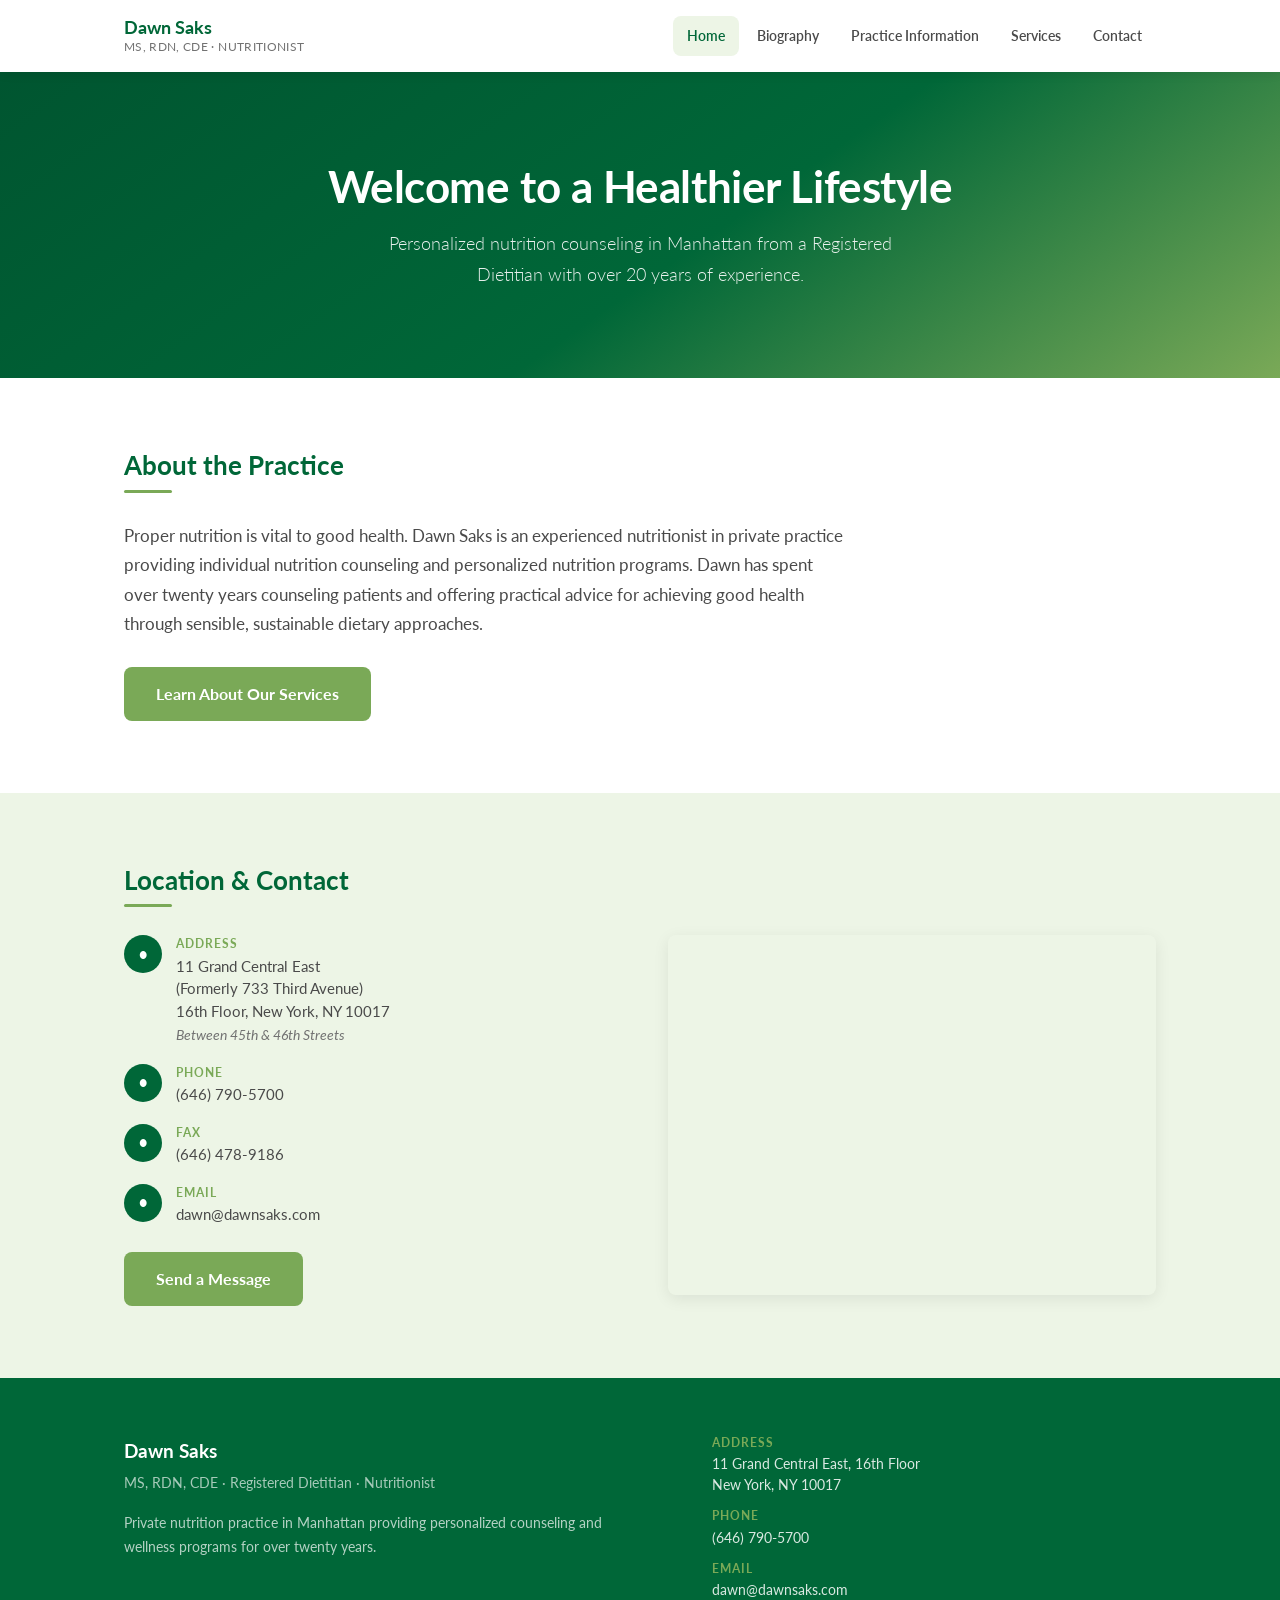
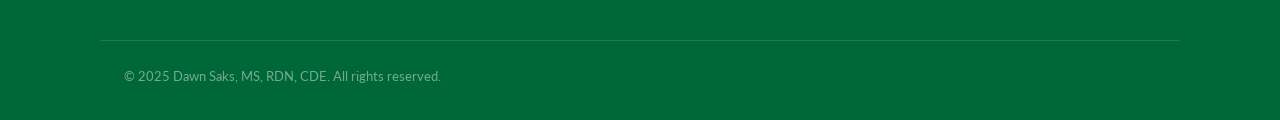
==== index.html @ 08f73591 "Initial site build — Dawn Saks nutritionist website 5-page static HTML/CSS site replacing existing W" ====
<!DOCTYPE html>
<html lang="en">
<head>
  <meta charset="UTF-8" />
  <meta name="viewport" content="width=device-width, initial-scale=1.0" />
  <title>Dawn Saks, MS, RDN, CDE — Nutritionist NYC</title>
  <meta name="description" content="Dawn Saks is a Registered Dietitian and Certified Diabetes Educator in private practice in Manhattan, providing personalized nutrition counseling and wellness programs." />
  <link rel="stylesheet" href="styles.css" />
</head>
<body>

  <!-- Navigation -->
  <header>
    <div class="nav-inner">
      <a href="index.html" class="nav-logo">
        <span class="logo-name">Dawn Saks</span>
        <span class="logo-title">MS, RDN, CDE &middot; Nutritionist</span>
      </a>
      <nav>
        <ul class="nav-links">
          <li><a href="index.html" class="active">Home</a></li>
          <li><a href="biography.html">Biography</a></li>
          <li><a href="practice-information.html">Practice Information</a></li>
          <li><a href="services.html">Services</a></li>
          <li><a href="contact.html">Contact</a></li>
        </ul>
      </nav>
      <button class="nav-toggle" aria-label="Open menu" onclick="document.getElementById('drawer').classList.toggle('open')">
        <span></span><span></span><span></span>
      </button>
    </div>
    <nav class="nav-drawer" id="drawer">
      <a href="index.html" class="active">Home</a>
      <a href="biography.html">Biography</a>
      <a href="practice-information.html">Practice Information</a>
      <a href="services.html">Services</a>
      <a href="contact.html">Contact</a>
    </nav>
  </header>

  <!-- Hero -->
  <section class="hero">
    <h1>Welcome to a Healthier Lifestyle</h1>
    <p>Personalized nutrition counseling in Manhattan from a Registered Dietitian with over 20 years of experience.</p>
  </section>

  <!-- About intro -->
  <section class="section">
    <div class="container">
      <h2 class="section-title">About the Practice</h2>
      <div class="section-divider"></div>
      <p style="max-width: 720px; font-size: 1.05rem;">
        Proper nutrition is vital to good health. Dawn Saks is an experienced nutritionist in private practice providing individual nutrition counseling and personalized nutrition programs. Dawn has spent over twenty years counseling patients and offering practical advice for achieving good health through sensible, sustainable dietary approaches.
      </p>
      <br />
      <a href="services.html" class="btn">Learn About Our Services</a>
    </div>
  </section>

  <!-- Location & Map -->
  <section class="section-alt">
    <div class="container">
      <h2 class="section-title">Location &amp; Contact</h2>
      <div class="section-divider"></div>
      <div class="two-col">

        <div class="contact-block">
          <div class="contact-item">
            <div class="contact-icon">&#9679;</div>
            <div class="contact-item-text">
              <span class="contact-item-label">Address</span>
              11 Grand Central East<br />
              (Formerly 733 Third Avenue)<br />
              16th Floor, New York, NY 10017<br />
              <em style="font-size:0.85rem; color: var(--text-muted);">Between 45th &amp; 46th Streets</em>
            </div>
          </div>
          <div class="contact-item">
            <div class="contact-icon">&#9679;</div>
            <div class="contact-item-text">
              <span class="contact-item-label">Phone</span>
              <a href="tel:6467905700">(646) 790-5700</a>
            </div>
          </div>
          <div class="contact-item">
            <div class="contact-icon">&#9679;</div>
            <div class="contact-item-text">
              <span class="contact-item-label">Fax</span>
              (646) 478-9186
            </div>
          </div>
          <div class="contact-item">
            <div class="contact-icon">&#9679;</div>
            <div class="contact-item-text">
              <span class="contact-item-label">Email</span>
              <a href="mailto:dawn@dawnsaks.com">dawn@dawnsaks.com</a>
            </div>
          </div>
          <div style="margin-top: 8px;">
            <a href="contact.html" class="btn">Send a Message</a>
          </div>
        </div>

        <iframe
          class="map-embed"
          src="https://maps.google.com/maps?q=40.752850,-73.972180&z=16&output=embed"
          allowfullscreen
          loading="lazy"
          title="Office location map"
        ></iframe>

      </div>
    </div>
  </section>

  <!-- Footer -->
  <footer>
    <div class="footer-grid">
      <div class="footer-brand">
        <span class="footer-name">Dawn Saks</span>
        <span class="footer-creds">MS, RDN, CDE &middot; Registered Dietitian &middot; Nutritionist</span>
        <p>Private nutrition practice in Manhattan providing personalized counseling and wellness programs for over twenty years.</p>
      </div>
      <div class="footer-contact">
        <div class="footer-contact-item">
          <strong>Address</strong>
          11 Grand Central East, 16th Floor<br />New York, NY 10017
        </div>
        <div class="footer-contact-item">
          <strong>Phone</strong>
          <a href="tel:6467905700">(646) 790-5700</a>
        </div>
        <div class="footer-contact-item">
          <strong>Email</strong>
          <a href="mailto:dawn@dawnsaks.com">dawn@dawnsaks.com</a>
        </div>
      </div>
    </div>
    <div class="footer-bottom">
      &copy; 2025 Dawn Saks, MS, RDN, CDE. All rights reserved.
    </div>
  </footer>

</body>
</html>
---- styles.css ----
/* =========================================
   Dawn Saks, MS, RDN, CDE — Nutritionist
   Stylesheet
   ========================================= */

/* Google Fonts */
@import url('https://fonts.googleapis.com/css2?family=Lato:wght@300;400;600;700&display=swap');

/* CSS Variables */
:root {
  --green-accent: #7aa957;
  --green-dark: #006738;
  --green-deep: #005530;
  --green-light: #edf5e6;
  --text-dark: #2a2a2a;
  --text-body: #4a4a4a;
  --text-muted: #727272;
  --white: #ffffff;
  --border: #e0e0e0;
  --max-width: 1080px;
  --radius: 8px;
}

/* Reset */
*, *::before, *::after {
  box-sizing: border-box;
  margin: 0;
  padding: 0;
}

html {
  scroll-behavior: smooth;
}

body {
  font-family: 'Lato', system-ui, sans-serif;
  font-size: 16px;
  line-height: 1.75;
  color: var(--text-body);
  background: var(--white);
}

img {
  max-width: 100%;
  height: auto;
  display: block;
}

a {
  color: var(--green-dark);
  text-decoration: none;
}

a:hover {
  text-decoration: underline;
}

/* =========================================
   Navigation
   ========================================= */

header {
  position: sticky;
  top: 0;
  z-index: 200;
  background: var(--white);
  box-shadow: 0 2px 10px rgba(0, 0, 0, 0.08);
}

.nav-inner {
  max-width: var(--max-width);
  margin: 0 auto;
  padding: 0 24px;
  display: flex;
  align-items: center;
  justify-content: space-between;
  height: 72px;
}

.nav-logo {
  text-decoration: none;
  line-height: 1.3;
}

.nav-logo .logo-name {
  display: block;
  font-size: 1.1rem;
  font-weight: 700;
  color: var(--green-dark);
}

.nav-logo .logo-title {
  display: block;
  font-size: 0.72rem;
  font-weight: 400;
  color: var(--text-muted);
  letter-spacing: 0.03em;
  text-transform: uppercase;
}

.nav-links {
  display: flex;
  list-style: none;
  gap: 4px;
}

.nav-links a {
  display: block;
  padding: 8px 14px;
  font-size: 0.88rem;
  font-weight: 600;
  color: var(--text-body);
  text-decoration: none;
  border-radius: var(--radius);
  transition: color 0.2s, background 0.2s;
  white-space: nowrap;
}

.nav-links a:hover {
  color: var(--green-dark);
  background: var(--green-light);
}

.nav-links a.active {
  color: var(--green-dark);
  background: var(--green-light);
}

/* Hamburger */
.nav-toggle {
  display: none;
  flex-direction: column;
  justify-content: center;
  gap: 5px;
  background: none;
  border: none;
  cursor: pointer;
  padding: 8px;
  width: 44px;
  height: 44px;
}

.nav-toggle span {
  display: block;
  width: 24px;
  height: 2px;
  background: var(--green-dark);
  border-radius: 2px;
  transition: all 0.3s;
}

/* Mobile nav drawer */
.nav-drawer {
  display: none;
  flex-direction: column;
  background: var(--white);
  border-top: 1px solid var(--border);
  padding: 8px 24px 16px;
}

.nav-drawer.open {
  display: flex;
}

.nav-drawer a {
  display: block;
  padding: 12px 0;
  font-size: 1rem;
  font-weight: 600;
  color: var(--text-body);
  border-bottom: 1px solid var(--border);
  text-decoration: none;
}

.nav-drawer a:last-child {
  border-bottom: none;
}

.nav-drawer a.active,
.nav-drawer a:hover {
  color: var(--green-dark);
}

/* =========================================
   Hero
   ========================================= */

.hero {
  background: linear-gradient(145deg, var(--green-deep) 0%, var(--green-dark) 55%, var(--green-accent) 100%);
  color: var(--white);
  text-align: center;
  padding: 88px 24px;
}

.hero h1 {
  font-size: clamp(1.75rem, 4vw, 2.75rem);
  font-weight: 700;
  letter-spacing: -0.01em;
  margin-bottom: 16px;
  line-height: 1.2;
}

.hero p {
  font-size: 1.1rem;
  font-weight: 300;
  opacity: 0.9;
  max-width: 560px;
  margin: 0 auto;
}

/* =========================================
   Layout Utilities
   ========================================= */

.container {
  max-width: var(--max-width);
  margin: 0 auto;
  padding: 0 24px;
}

.section {
  padding: 72px 0;
}

.section-alt {
  padding: 72px 0;
  background: var(--green-light);
}

.section-title {
  font-size: 1.65rem;
  font-weight: 700;
  color: var(--green-dark);
  margin-bottom: 8px;
  line-height: 1.2;
}

.section-divider {
  width: 48px;
  height: 3px;
  background: var(--green-accent);
  border-radius: 2px;
  margin-bottom: 28px;
}

/* =========================================
   Buttons
   ========================================= */

.btn {
  display: inline-block;
  background: var(--green-accent);
  color: var(--white);
  padding: 13px 32px;
  border: none;
  border-radius: var(--radius);
  font-family: inherit;
  font-size: 1rem;
  font-weight: 700;
  cursor: pointer;
  text-decoration: none;
  transition: background 0.2s, transform 0.1s;
  min-height: 44px;
}

.btn:hover {
  background: var(--green-dark);
  text-decoration: none;
  transform: translateY(-1px);
}

/* =========================================
   Google Map
   ========================================= */

.map-embed {
  width: 100%;
  height: 360px;
  border: none;
  border-radius: var(--radius);
  box-shadow: 0 4px 16px rgba(0, 0, 0, 0.08);
}

/* =========================================
   Contact Info Block
   ========================================= */

.contact-block {
  display: flex;
  flex-direction: column;
  gap: 18px;
}

.contact-item {
  display: flex;
  align-items: flex-start;
  gap: 14px;
}

.contact-icon {
  flex-shrink: 0;
  width: 38px;
  height: 38px;
  background: var(--green-dark);
  border-radius: 50%;
  display: flex;
  align-items: center;
  justify-content: center;
  color: white;
  font-size: 0.9rem;
}

.contact-item-text {
  font-size: 0.95rem;
  line-height: 1.5;
}

.contact-item-label {
  display: block;
  font-size: 0.72rem;
  font-weight: 700;
  text-transform: uppercase;
  letter-spacing: 0.08em;
  color: var(--green-accent);
  margin-bottom: 2px;
}

.contact-item-text a {
  color: var(--text-body);
}

.contact-item-text a:hover {
  color: var(--green-dark);
}

/* =========================================
   Two-column layouts
   ========================================= */

.two-col {
  display: grid;
  grid-template-columns: 1fr 1fr;
  gap: 56px;
  align-items: start;
}

.two-col-wide {
  display: grid;
  grid-template-columns: 1fr 1.4fr;
  gap: 56px;
  align-items: start;
}

/* =========================================
   Biography
   ========================================= */

.bio-photo {
  width: 100%;
  border-radius: 12px;
  box-shadow: 0 8px 32px rgba(0, 0, 0, 0.14);
}

.bio-text p {
  margin-bottom: 18px;
  font-size: 1.02rem;
}

.bio-text p:last-child {
  margin-bottom: 0;
}

.bio-affiliations {
  margin-top: 36px;
  padding: 28px;
  background: var(--green-light);
  border-radius: var(--radius);
  border-left: 4px solid var(--green-accent);
}

.bio-affiliations h3 {
  font-size: 1rem;
  font-weight: 700;
  color: var(--green-dark);
  text-transform: uppercase;
  letter-spacing: 0.06em;
  margin-bottom: 14px;
}

.bio-affiliations ul {
  list-style: none;
  display: flex;
  flex-direction: column;
  gap: 8px;
}

.bio-affiliations li {
  display: flex;
  align-items: flex-start;
  gap: 10px;
  font-size: 0.95rem;
}

.bio-affiliations li::before {
  content: '✓';
  color: var(--green-accent);
  font-weight: 700;
  flex-shrink: 0;
  margin-top: 1px;
}

/* =========================================
   Practice Areas
   ========================================= */

.practice-list {
  list-style: none;
  display: grid;
  grid-template-columns: 1fr 1fr;
  gap: 14px;
}

.practice-list li {
  display: flex;
  align-items: center;
  gap: 12px;
  padding: 18px 20px;
  background: var(--white);
  border: 1.5px solid var(--border);
  border-radius: var(--radius);
  font-weight: 600;
  font-size: 0.95rem;
  transition: border-color 0.2s, box-shadow 0.2s;
}

.practice-list li:hover {
  border-color: var(--green-accent);
  box-shadow: 0 2px 12px rgba(122, 169, 87, 0.15);
}

.practice-list li::before {
  content: '✓';
  color: var(--green-accent);
  font-weight: 700;
  font-size: 1rem;
  flex-shrink: 0;
}

/* =========================================
   Service Cards
   ========================================= */

.service-card {
  background: var(--white);
  border: 1.5px solid var(--border);
  border-radius: 12px;
  padding: 40px;
  margin-bottom: 24px;
  position: relative;
  transition: box-shadow 0.2s;
}

.service-card:hover {
  box-shadow: 0 4px 20px rgba(0, 0, 0, 0.08);
}

.service-card::before {
  content: '';
  position: absolute;
  top: 0;
  left: 0;
  width: 4px;
  height: 100%;
  background: var(--green-accent);
  border-radius: 12px 0 0 12px;
}

.service-card h3 {
  font-size: 1.3rem;
  font-weight: 700;
  color: var(--green-dark);
  margin-bottom: 16px;
}

.service-card p {
  font-size: 0.98rem;
  line-height: 1.8;
}

.service-duration {
  display: inline-block;
  background: var(--green-light);
  color: var(--green-dark);
  font-size: 0.78rem;
  font-weight: 700;
  text-transform: uppercase;
  letter-spacing: 0.06em;
  padding: 4px 12px;
  border-radius: 20px;
  margin-bottom: 14px;
}

/* =========================================
   Contact Form
   ========================================= */

.contact-form {
  display: flex;
  flex-direction: column;
  gap: 4px;
}

.form-group {
  display: flex;
  flex-direction: column;
  gap: 6px;
  margin-bottom: 18px;
}

.form-group label {
  font-size: 0.88rem;
  font-weight: 700;
  color: var(--text-dark);
  text-transform: uppercase;
  letter-spacing: 0.05em;
}

.form-group input,
.form-group textarea {
  padding: 13px 16px;
  border: 1.5px solid var(--border);
  border-radius: var(--radius);
  font-family: inherit;
  font-size: 1rem;
  color: var(--text-dark);
  background: var(--white);
  transition: border-color 0.2s, box-shadow 0.2s;
  min-height: 44px;
}

.form-group input:focus,
.form-group textarea:focus {
  outline: none;
  border-color: var(--green-accent);
  box-shadow: 0 0 0 3px rgba(122, 169, 87, 0.15);
}

.form-group textarea {
  height: 150px;
  resize: vertical;
}

.form-success {
  display: none;
  padding: 20px;
  background: var(--green-light);
  border: 1.5px solid var(--green-accent);
  border-radius: var(--radius);
  color: var(--green-dark);
  font-weight: 600;
  text-align: center;
}

/* =========================================
   Footer
   ========================================= */

footer {
  background: var(--green-dark);
  color: rgba(255, 255, 255, 0.85);
  padding: 56px 0 32px;
}

.footer-grid {
  max-width: var(--max-width);
  margin: 0 auto;
  padding: 0 24px;
  display: grid;
  grid-template-columns: 1.2fr 1fr;
  gap: 56px;
  margin-bottom: 40px;
}

.footer-brand .footer-name {
  display: block;
  font-size: 1.2rem;
  font-weight: 700;
  color: var(--white);
  margin-bottom: 4px;
}

.footer-brand .footer-creds {
  display: block;
  font-size: 0.85rem;
  color: rgba(255, 255, 255, 0.65);
  margin-bottom: 16px;
}

.footer-brand p {
  font-size: 0.9rem;
  line-height: 1.65;
  color: rgba(255, 255, 255, 0.7);
}

.footer-contact {
  display: flex;
  flex-direction: column;
  gap: 12px;
}

.footer-contact-item {
  font-size: 0.88rem;
  line-height: 1.5;
}

.footer-contact-item strong {
  display: block;
  color: var(--green-accent);
  font-size: 0.72rem;
  text-transform: uppercase;
  letter-spacing: 0.08em;
  margin-bottom: 2px;
}

.footer-contact-item a {
  color: rgba(255, 255, 255, 0.85);
}

.footer-contact-item a:hover {
  color: var(--white);
}

.footer-bottom {
  max-width: var(--max-width);
  margin: 0 auto;
  padding: 24px 24px 0;
  border-top: 1px solid rgba(255, 255, 255, 0.12);
  font-size: 0.8rem;
  color: rgba(255, 255, 255, 0.45);
}

/* =========================================
   Responsive
   ========================================= */

@media (max-width: 768px) {
  .nav-links {
    display: none;
  }

  .nav-toggle {
    display: flex;
  }

  .hero {
    padding: 64px 24px;
  }

  .section,
  .section-alt {
    padding: 52px 0;
  }

  .two-col,
  .two-col-wide {
    grid-template-columns: 1fr;
    gap: 36px;
  }

  .practice-list {
    grid-template-columns: 1fr;
  }

  .footer-grid {
    grid-template-columns: 1fr;
    gap: 36px;
  }

  .service-card {
    padding: 28px 24px;
  }
}

@media (max-width: 480px) {
  .nav-inner {
    padding: 0 16px;
  }

  .container {
    padding: 0 16px;
  }
}
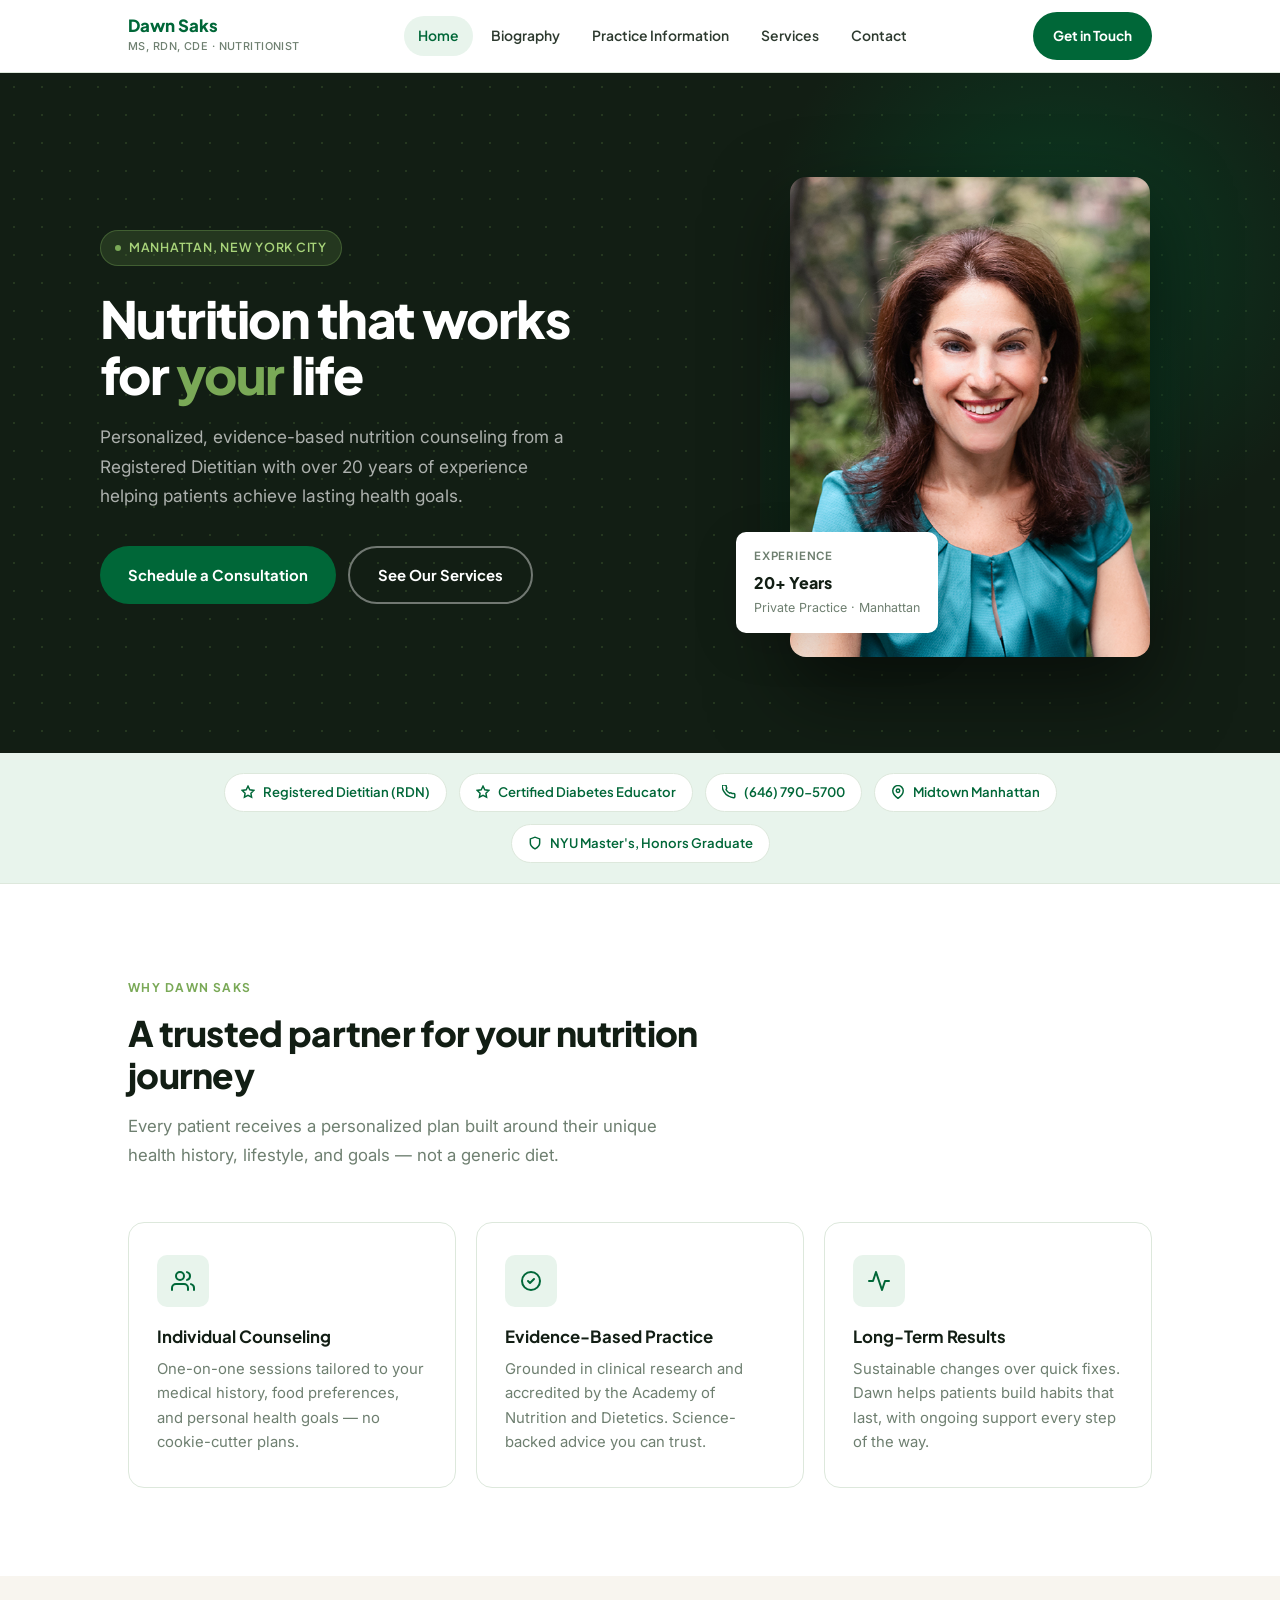
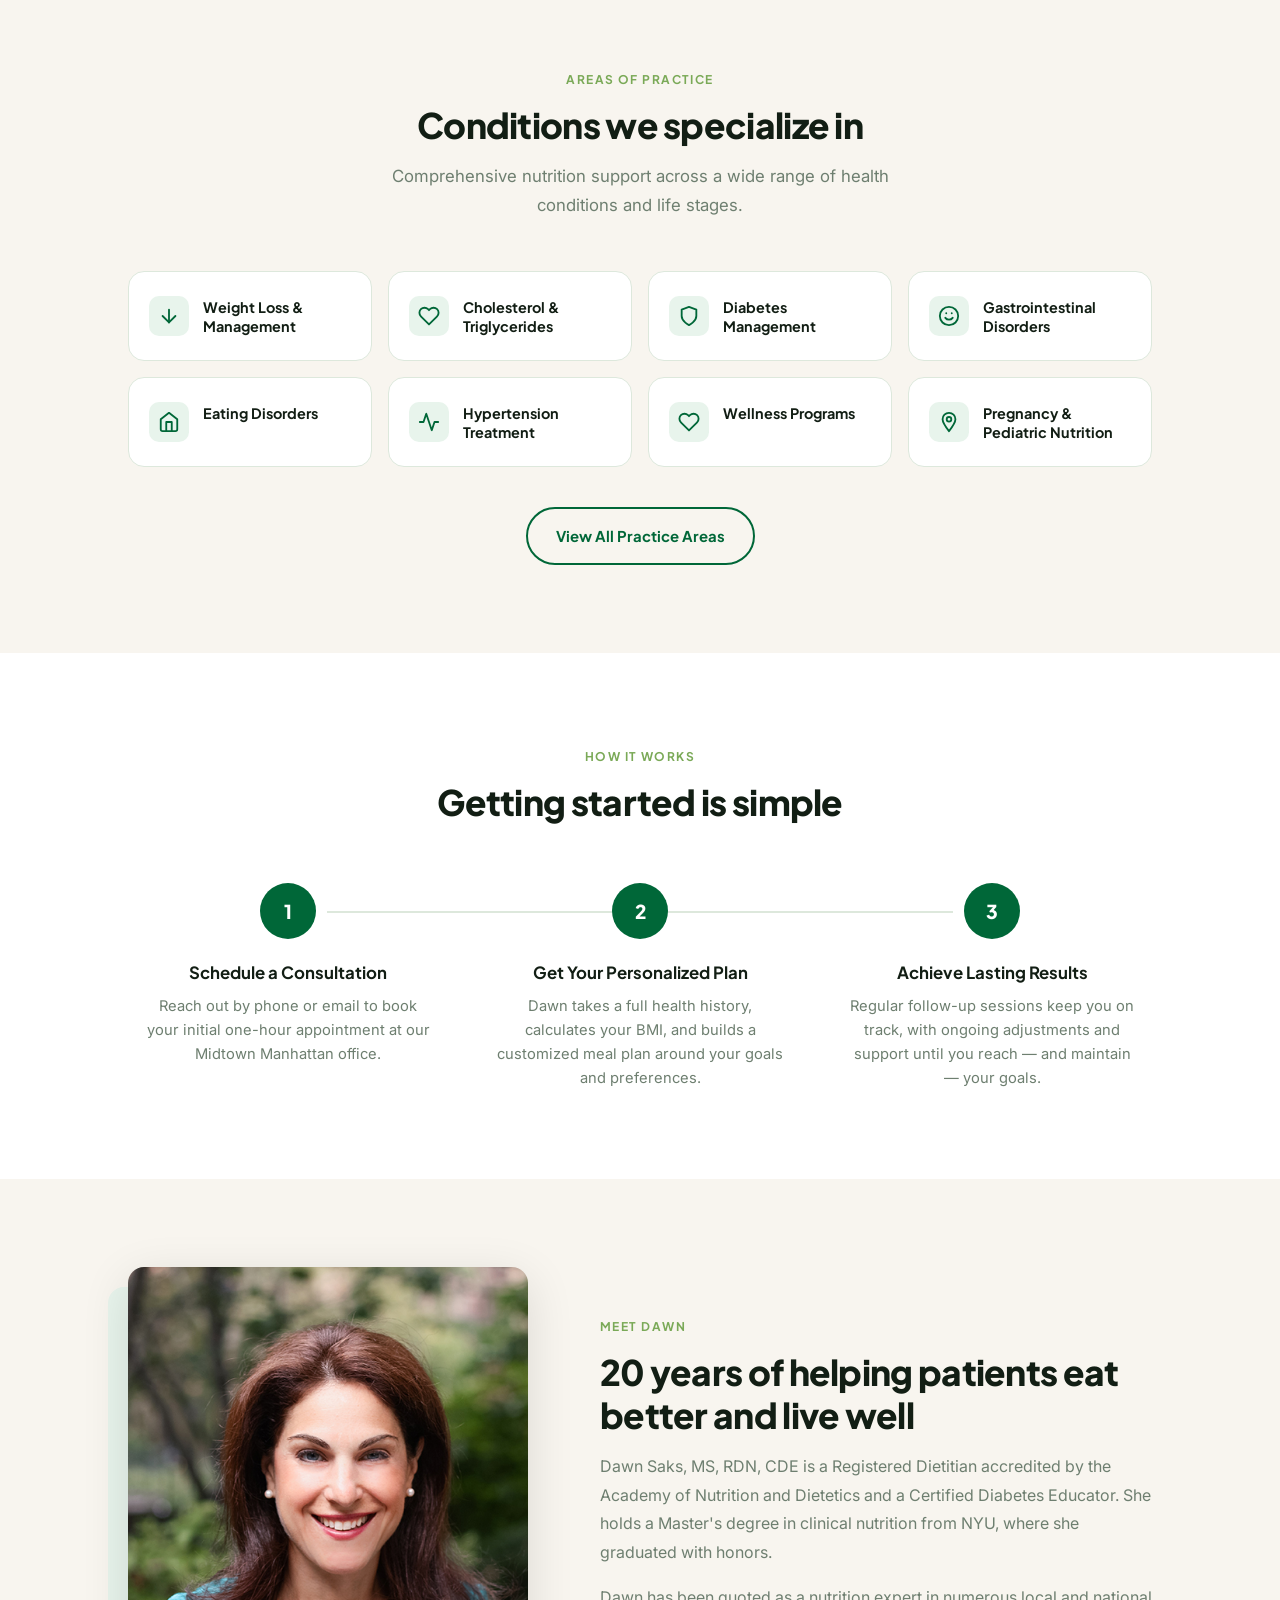
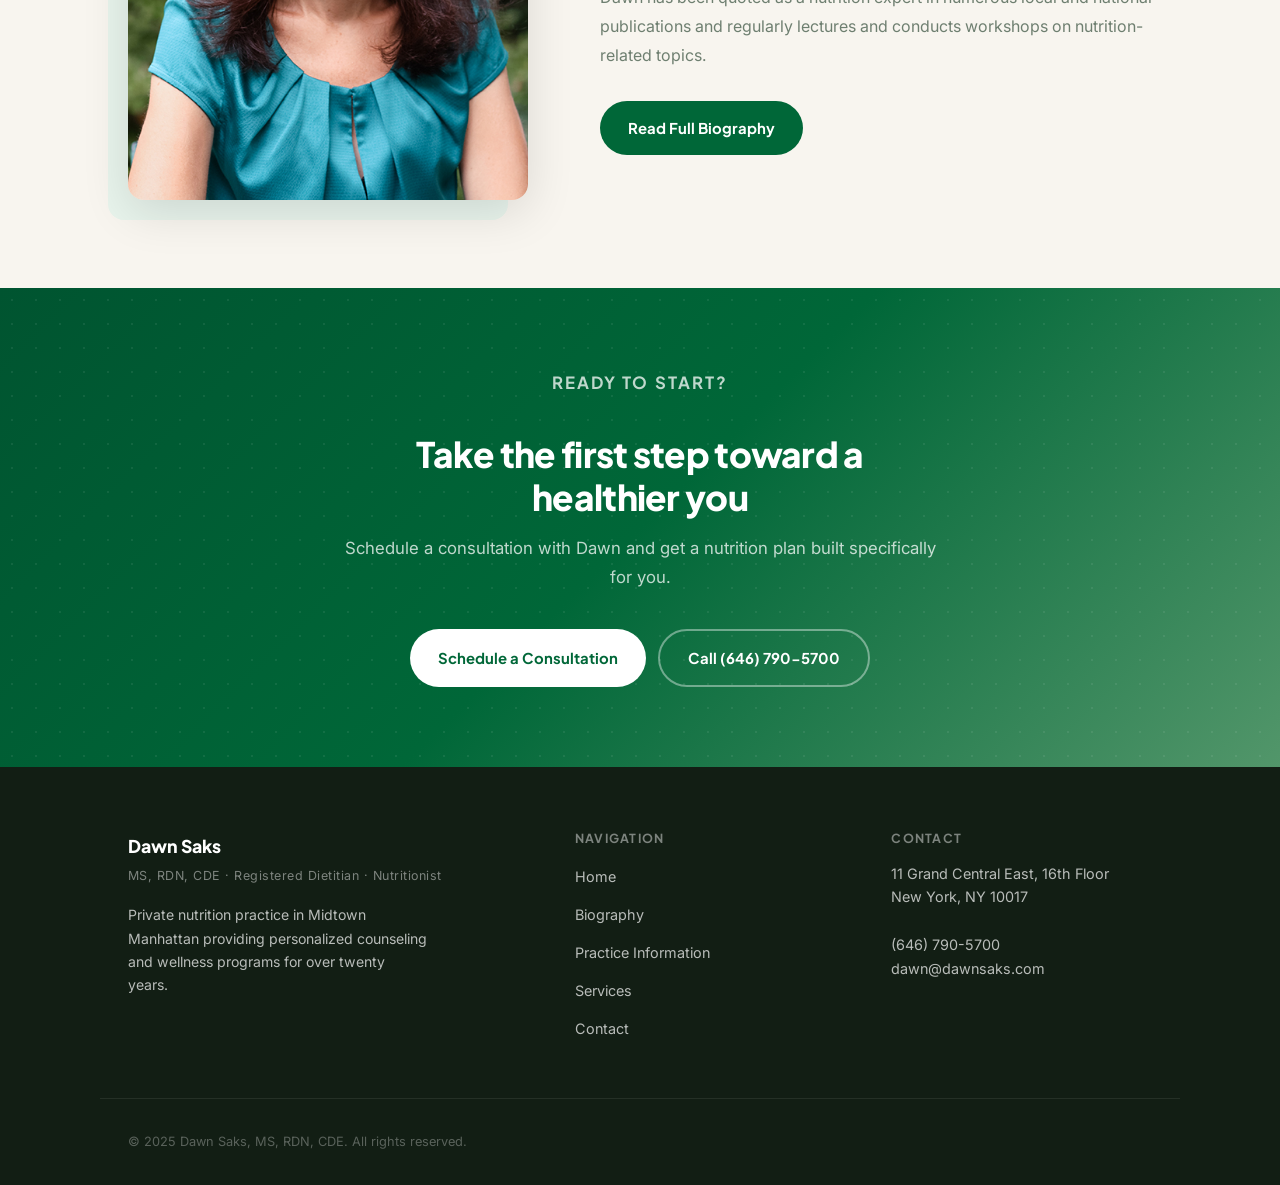
==== commit f6cb6ef8: "Redesign — modern Berry Street-inspired layout Complete visual overhaul: Plus Jakarta Sans typograph" ====
--- a/index.html
+++ b/index.html
@@ -9,137 +9,311 @@
 </head>
 <body>
 
-  <!-- Navigation -->
-  <header>
-    <div class="nav-inner">
-      <a href="index.html" class="nav-logo">
-        <span class="logo-name">Dawn Saks</span>
-        <span class="logo-title">MS, RDN, CDE &middot; Nutritionist</span>
-      </a>
-      <nav>
-        <ul class="nav-links">
-          <li><a href="index.html" class="active">Home</a></li>
-          <li><a href="biography.html">Biography</a></li>
-          <li><a href="practice-information.html">Practice Information</a></li>
-          <li><a href="services.html">Services</a></li>
-          <li><a href="contact.html">Contact</a></li>
-        </ul>
-      </nav>
-      <button class="nav-toggle" aria-label="Open menu" onclick="document.getElementById('drawer').classList.toggle('open')">
-        <span></span><span></span><span></span>
-      </button>
-    </div>
-    <nav class="nav-drawer" id="drawer">
-      <a href="index.html" class="active">Home</a>
-      <a href="biography.html">Biography</a>
-      <a href="practice-information.html">Practice Information</a>
-      <a href="services.html">Services</a>
-      <a href="contact.html">Contact</a>
+<!-- ===================== NAV ===================== -->
+<header>
+  <div class="nav-inner">
+    <a href="index.html" class="nav-logo">
+      <span class="logo-name">Dawn Saks</span>
+      <span class="logo-sub">MS, RDN, CDE &middot; Nutritionist</span>
+    </a>
+    <nav>
+      <ul class="nav-links">
+        <li><a href="index.html" class="active">Home</a></li>
+        <li><a href="biography.html">Biography</a></li>
+        <li><a href="practice-information.html">Practice Information</a></li>
+        <li><a href="services.html">Services</a></li>
+        <li><a href="contact.html">Contact</a></li>
+      </ul>
     </nav>
-  </header>
-
-  <!-- Hero -->
-  <section class="hero">
-    <h1>Welcome to a Healthier Lifestyle</h1>
-    <p>Personalized nutrition counseling in Manhattan from a Registered Dietitian with over 20 years of experience.</p>
-  </section>
-
-  <!-- About intro -->
-  <section class="section">
-    <div class="container">
-      <h2 class="section-title">About the Practice</h2>
-      <div class="section-divider"></div>
-      <p style="max-width: 720px; font-size: 1.05rem;">
-        Proper nutrition is vital to good health. Dawn Saks is an experienced nutritionist in private practice providing individual nutrition counseling and personalized nutrition programs. Dawn has spent over twenty years counseling patients and offering practical advice for achieving good health through sensible, sustainable dietary approaches.
+    <a href="contact.html" class="btn btn-primary nav-cta" style="font-size:0.85rem; padding:10px 20px;">Get in Touch</a>
+    <button class="nav-toggle" aria-label="Open menu" onclick="document.getElementById('drawer').classList.toggle('open')">
+      <span></span><span></span><span></span>
+    </button>
+  </div>
+  <nav class="nav-drawer" id="drawer">
+    <a href="index.html" class="active">Home</a>
+    <a href="biography.html">Biography</a>
+    <a href="practice-information.html">Practice Information</a>
+    <a href="services.html">Services</a>
+    <a href="contact.html">Contact</a>
+  </nav>
+</header>
+
+<!-- ===================== HERO ===================== -->
+<section class="hero">
+  <div class="hero-dots"></div>
+  <div class="hero-glow"></div>
+  <div class="hero-content">
+    <div>
+      <div class="hero-badge">
+        <span class="hero-badge-dot"></span>
+        Manhattan, New York City
+      </div>
+      <h1>
+        Nutrition that works<br/>
+        for <em>your</em> life
+      </h1>
+      <p class="hero-sub">
+        Personalized, evidence-based nutrition counseling from a Registered Dietitian with over 20 years of experience helping patients achieve lasting health goals.
       </p>
-      <br />
-      <a href="services.html" class="btn">Learn About Our Services</a>
-    </div>
-  </section>
-
-  <!-- Location & Map -->
-  <section class="section-alt">
-    <div class="container">
-      <h2 class="section-title">Location &amp; Contact</h2>
-      <div class="section-divider"></div>
-      <div class="two-col">
-
-        <div class="contact-block">
-          <div class="contact-item">
-            <div class="contact-icon">&#9679;</div>
-            <div class="contact-item-text">
-              <span class="contact-item-label">Address</span>
-              11 Grand Central East<br />
-              (Formerly 733 Third Avenue)<br />
-              16th Floor, New York, NY 10017<br />
-              <em style="font-size:0.85rem; color: var(--text-muted);">Between 45th &amp; 46th Streets</em>
-            </div>
-          </div>
-          <div class="contact-item">
-            <div class="contact-icon">&#9679;</div>
-            <div class="contact-item-text">
-              <span class="contact-item-label">Phone</span>
-              <a href="tel:6467905700">(646) 790-5700</a>
-            </div>
-          </div>
-          <div class="contact-item">
-            <div class="contact-icon">&#9679;</div>
-            <div class="contact-item-text">
-              <span class="contact-item-label">Fax</span>
-              (646) 478-9186
-            </div>
-          </div>
-          <div class="contact-item">
-            <div class="contact-icon">&#9679;</div>
-            <div class="contact-item-text">
-              <span class="contact-item-label">Email</span>
-              <a href="mailto:dawn@dawnsaks.com">dawn@dawnsaks.com</a>
-            </div>
-          </div>
-          <div style="margin-top: 8px;">
-            <a href="contact.html" class="btn">Send a Message</a>
-          </div>
-        </div>
-
-        <iframe
-          class="map-embed"
-          src="https://maps.google.com/maps?q=40.752850,-73.972180&z=16&output=embed"
-          allowfullscreen
-          loading="lazy"
-          title="Office location map"
-        ></iframe>
-
-      </div>
-    </div>
-  </section>
-
-  <!-- Footer -->
-  <footer>
-    <div class="footer-grid">
-      <div class="footer-brand">
-        <span class="footer-name">Dawn Saks</span>
-        <span class="footer-creds">MS, RDN, CDE &middot; Registered Dietitian &middot; Nutritionist</span>
-        <p>Private nutrition practice in Manhattan providing personalized counseling and wellness programs for over twenty years.</p>
-      </div>
-      <div class="footer-contact">
-        <div class="footer-contact-item">
-          <strong>Address</strong>
-          11 Grand Central East, 16th Floor<br />New York, NY 10017
-        </div>
-        <div class="footer-contact-item">
-          <strong>Phone</strong>
-          <a href="tel:6467905700">(646) 790-5700</a>
-        </div>
-        <div class="footer-contact-item">
-          <strong>Email</strong>
-          <a href="mailto:dawn@dawnsaks.com">dawn@dawnsaks.com</a>
-        </div>
-      </div>
-    </div>
-    <div class="footer-bottom">
-      &copy; 2025 Dawn Saks, MS, RDN, CDE. All rights reserved.
-    </div>
-  </footer>
+      <div class="hero-actions">
+        <a href="contact.html" class="btn btn-primary">Schedule a Consultation</a>
+        <a href="services.html" class="btn btn-outline">See Our Services</a>
+      </div>
+    </div>
+    <div class="hero-photo-wrap">
+      <div class="hero-photo-bg"></div>
+      <img src="images/dawn-headshot.jpg" alt="Dawn Saks, MS, RDN, CDE" class="hero-photo" />
+      <div class="hero-float-card">
+        <div class="card-label">Experience</div>
+        <div class="card-value">20+ Years</div>
+        <div class="card-sub">Private Practice · Manhattan</div>
+      </div>
+    </div>
+  </div>
+</section>
+
+<!-- ===================== TRUST STRIP ===================== -->
+<div class="trust-strip">
+  <div class="trust-strip-inner">
+    <div class="trust-pill">
+      <svg width="14" height="14" viewBox="0 0 24 24" fill="none" stroke="#006738" stroke-width="2.5"><path d="M12 2l3.09 6.26L22 9.27l-5 4.87 1.18 6.88L12 17.77l-6.18 3.25L7 14.14 2 9.27l6.91-1.01L12 2z"/></svg>
+      Registered Dietitian (RDN)
+    </div>
+    <div class="trust-pill">
+      <svg width="14" height="14" viewBox="0 0 24 24" fill="none" stroke="#006738" stroke-width="2.5"><path d="M12 2l3.09 6.26L22 9.27l-5 4.87 1.18 6.88L12 17.77l-6.18 3.25L7 14.14 2 9.27l6.91-1.01L12 2z"/></svg>
+      Certified Diabetes Educator
+    </div>
+    <div class="trust-pill">
+      <svg width="14" height="14" viewBox="0 0 24 24" fill="none" stroke="#006738" stroke-width="2.5"><path d="M22 16.92v3a2 2 0 01-2.18 2 19.79 19.79 0 01-8.63-3.07A19.5 19.5 0 013.07 10.8 19.79 19.79 0 01.22 2.18 2 2 0 012.22 0h3a2 2 0 012 1.72c.127.96.361 1.903.7 2.81a2 2 0 01-.45 2.11L6.91 7.91a16 16 0 006.18 6.18l1.08-.47a2 2 0 012.11.45c.907.339 1.85.573 2.81.7A2 2 0 0122 16.92z"/></svg>
+      (646) 790-5700
+    </div>
+    <div class="trust-pill">
+      <svg width="14" height="14" viewBox="0 0 24 24" fill="none" stroke="#006738" stroke-width="2.5"><path d="M21 10c0 7-9 13-9 13s-9-6-9-13a9 9 0 0118 0z"/><circle cx="12" cy="10" r="3"/></svg>
+      Midtown Manhattan
+    </div>
+    <div class="trust-pill">
+      <svg width="14" height="14" viewBox="0 0 24 24" fill="none" stroke="#006738" stroke-width="2.5"><path d="M12 22s8-4 8-10V5l-8-3-8 3v7c0 6 8 10 8 10z"/></svg>
+      NYU Master's, Honors Graduate
+    </div>
+  </div>
+</div>
+
+<!-- ===================== WHY SECTION ===================== -->
+<section class="section">
+  <div class="container">
+    <div style="max-width:600px; margin-bottom:52px;">
+      <p class="eyebrow">Why Dawn Saks</p>
+      <h2 class="section-heading">A trusted partner for your nutrition journey</h2>
+      <p class="section-sub">Every patient receives a personalized plan built around their unique health history, lifestyle, and goals — not a generic diet.</p>
+    </div>
+    <div class="card-grid">
+      <div class="card">
+        <div class="card-icon">
+          <svg width="24" height="24" viewBox="0 0 24 24" fill="none" stroke="#006738" stroke-width="2" stroke-linecap="round" stroke-linejoin="round">
+            <path d="M17 21v-2a4 4 0 00-4-4H5a4 4 0 00-4 4v2"/><circle cx="9" cy="7" r="4"/><path d="M23 21v-2a4 4 0 00-3-3.87"/><path d="M16 3.13a4 4 0 010 7.75"/>
+          </svg>
+        </div>
+        <h3>Individual Counseling</h3>
+        <p>One-on-one sessions tailored to your medical history, food preferences, and personal health goals — no cookie-cutter plans.</p>
+      </div>
+      <div class="card">
+        <div class="card-icon">
+          <svg width="24" height="24" viewBox="0 0 24 24" fill="none" stroke="#006738" stroke-width="2" stroke-linecap="round" stroke-linejoin="round">
+            <path d="M9 12l2 2 4-4"/><path d="M21 12c0 4.97-4.03 9-9 9S3 16.97 3 12 7.03 3 12 3s9 4.03 9 9z"/>
+          </svg>
+        </div>
+        <h3>Evidence-Based Practice</h3>
+        <p>Grounded in clinical research and accredited by the Academy of Nutrition and Dietetics. Science-backed advice you can trust.</p>
+      </div>
+      <div class="card">
+        <div class="card-icon">
+          <svg width="24" height="24" viewBox="0 0 24 24" fill="none" stroke="#006738" stroke-width="2" stroke-linecap="round" stroke-linejoin="round">
+            <polyline points="22 12 18 12 15 21 9 3 6 12 2 12"/>
+          </svg>
+        </div>
+        <h3>Long-Term Results</h3>
+        <p>Sustainable changes over quick fixes. Dawn helps patients build habits that last, with ongoing support every step of the way.</p>
+      </div>
+    </div>
+  </div>
+</section>
+
+<!-- ===================== PRACTICE AREAS ===================== -->
+<section class="section-cream">
+  <div class="container">
+    <div style="text-align:center; max-width:560px; margin:0 auto 52px;">
+      <p class="eyebrow">Areas of Practice</p>
+      <h2 class="section-heading">Conditions we specialize in</h2>
+      <p class="section-sub" style="margin:0 auto;">Comprehensive nutrition support across a wide range of health conditions and life stages.</p>
+    </div>
+    <div class="area-grid">
+      <div class="area-card">
+        <div class="area-icon">
+          <svg width="22" height="22" viewBox="0 0 24 24" fill="none" stroke="#006738" stroke-width="2" stroke-linecap="round" stroke-linejoin="round">
+            <line x1="12" y1="5" x2="12" y2="19"/><polyline points="19 12 12 19 5 12"/>
+          </svg>
+        </div>
+        <h4>Weight Loss &amp; Management</h4>
+      </div>
+      <div class="area-card">
+        <div class="area-icon">
+          <svg width="22" height="22" viewBox="0 0 24 24" fill="none" stroke="#006738" stroke-width="2" stroke-linecap="round" stroke-linejoin="round">
+            <path d="M20.84 4.61a5.5 5.5 0 00-7.78 0L12 5.67l-1.06-1.06a5.5 5.5 0 00-7.78 7.78l1.06 1.06L12 21.23l7.78-7.78 1.06-1.06a5.5 5.5 0 000-7.78z"/>
+          </svg>
+        </div>
+        <h4>Cholesterol &amp; Triglycerides</h4>
+      </div>
+      <div class="area-card">
+        <div class="area-icon">
+          <svg width="22" height="22" viewBox="0 0 24 24" fill="none" stroke="#006738" stroke-width="2" stroke-linecap="round" stroke-linejoin="round">
+            <path d="M12 22s8-4 8-10V5l-8-3-8 3v7c0 6 8 10 8 10z"/>
+          </svg>
+        </div>
+        <h4>Diabetes Management</h4>
+      </div>
+      <div class="area-card">
+        <div class="area-icon">
+          <svg width="22" height="22" viewBox="0 0 24 24" fill="none" stroke="#006738" stroke-width="2" stroke-linecap="round" stroke-linejoin="round">
+            <circle cx="12" cy="12" r="10"/><path d="M8 14s1.5 2 4 2 4-2 4-2"/><line x1="9" y1="9" x2="9.01" y2="9"/><line x1="15" y1="9" x2="15.01" y2="9"/>
+          </svg>
+        </div>
+        <h4>Gastrointestinal Disorders</h4>
+      </div>
+      <div class="area-card">
+        <div class="area-icon">
+          <svg width="22" height="22" viewBox="0 0 24 24" fill="none" stroke="#006738" stroke-width="2" stroke-linecap="round" stroke-linejoin="round">
+            <path d="M3 9l9-7 9 7v11a2 2 0 01-2 2H5a2 2 0 01-2-2z"/><polyline points="9 22 9 12 15 12 15 22"/>
+          </svg>
+        </div>
+        <h4>Eating Disorders</h4>
+      </div>
+      <div class="area-card">
+        <div class="area-icon">
+          <svg width="22" height="22" viewBox="0 0 24 24" fill="none" stroke="#006738" stroke-width="2" stroke-linecap="round" stroke-linejoin="round">
+            <polyline points="22 12 18 12 15 21 9 3 6 12 2 12"/>
+          </svg>
+        </div>
+        <h4>Hypertension Treatment</h4>
+      </div>
+      <div class="area-card">
+        <div class="area-icon">
+          <svg width="22" height="22" viewBox="0 0 24 24" fill="none" stroke="#006738" stroke-width="2" stroke-linecap="round" stroke-linejoin="round">
+            <path d="M20.84 4.61a5.5 5.5 0 00-7.78 0L12 5.67l-1.06-1.06a5.5 5.5 0 00-7.78 7.78l1.06 1.06L12 21.23l7.78-7.78 1.06-1.06a5.5 5.5 0 000-7.78z"/>
+          </svg>
+        </div>
+        <h4>Wellness Programs</h4>
+      </div>
+      <div class="area-card">
+        <div class="area-icon">
+          <svg width="22" height="22" viewBox="0 0 24 24" fill="none" stroke="#006738" stroke-width="2" stroke-linecap="round" stroke-linejoin="round">
+            <path d="M12 2a7 7 0 017 7c0 4-7 13-7 13S5 13 5 9a7 7 0 017-7z"/><circle cx="12" cy="9" r="2.5"/>
+          </svg>
+        </div>
+        <h4>Pregnancy &amp; Pediatric Nutrition</h4>
+      </div>
+    </div>
+    <div style="text-align:center; margin-top:40px;">
+      <a href="practice-information.html" class="btn btn-outline-dark">View All Practice Areas</a>
+    </div>
+  </div>
+</section>
+
+<!-- ===================== HOW IT WORKS ===================== -->
+<section class="section">
+  <div class="container">
+    <div style="text-align:center; max-width:520px; margin:0 auto 60px;">
+      <p class="eyebrow">How It Works</p>
+      <h2 class="section-heading">Getting started is simple</h2>
+    </div>
+    <div class="steps">
+      <div class="step">
+        <div class="step-num">1</div>
+        <h3>Schedule a Consultation</h3>
+        <p>Reach out by phone or email to book your initial one-hour appointment at our Midtown Manhattan office.</p>
+      </div>
+      <div class="step">
+        <div class="step-num">2</div>
+        <h3>Get Your Personalized Plan</h3>
+        <p>Dawn takes a full health history, calculates your BMI, and builds a customized meal plan around your goals and preferences.</p>
+      </div>
+      <div class="step">
+        <div class="step-num">3</div>
+        <h3>Achieve Lasting Results</h3>
+        <p>Regular follow-up sessions keep you on track, with ongoing adjustments and support until you reach — and maintain — your goals.</p>
+      </div>
+    </div>
+  </div>
+</section>
+
+<!-- ===================== ABOUT TEASER ===================== -->
+<section class="section-cream">
+  <div class="container">
+    <div class="bio-split">
+      <div class="bio-img-wrap">
+        <div class="bio-img-bg"></div>
+        <img src="images/dawn-headshot.jpg" alt="Dawn Saks, Nutritionist" class="bio-img" />
+      </div>
+      <div>
+        <p class="eyebrow">Meet Dawn</p>
+        <h2 class="section-heading">20 years of helping patients eat better and live well</h2>
+        <p style="color:var(--muted); line-height:1.8; margin-bottom:16px;">
+          Dawn Saks, MS, RDN, CDE is a Registered Dietitian accredited by the Academy of Nutrition and Dietetics and a Certified Diabetes Educator. She holds a Master's degree in clinical nutrition from NYU, where she graduated with honors.
+        </p>
+        <p style="color:var(--muted); line-height:1.8; margin-bottom:32px;">
+          Dawn has been quoted as a nutrition expert in numerous local and national publications and regularly lectures and conducts workshops on nutrition-related topics.
+        </p>
+        <a href="biography.html" class="btn btn-primary">Read Full Biography</a>
+      </div>
+    </div>
+  </div>
+</section>
+
+<!-- ===================== CTA BANNER ===================== -->
+<div class="cta-banner">
+  <div class="cta-banner-inner">
+    <p class="eyebrow eyebrow-white">Ready to Start?</p>
+    <h2>Take the first step toward a healthier you</h2>
+    <p>Schedule a consultation with Dawn and get a nutrition plan built specifically for you.</p>
+    <div class="cta-actions">
+      <a href="contact.html" class="btn btn-white">Schedule a Consultation</a>
+      <a href="tel:6467905700" class="btn btn-outline">Call (646) 790-5700</a>
+    </div>
+  </div>
+</div>
+
+<!-- ===================== FOOTER ===================== -->
+<footer>
+  <div class="footer-grid">
+    <div class="footer-brand">
+      <span class="f-name">Dawn Saks</span>
+      <span class="f-creds">MS, RDN, CDE &middot; Registered Dietitian &middot; Nutritionist</span>
+      <p>Private nutrition practice in Midtown Manhattan providing personalized counseling and wellness programs for over twenty years.</p>
+    </div>
+    <div class="footer-col">
+      <h4>Navigation</h4>
+      <ul>
+        <li><a href="index.html">Home</a></li>
+        <li><a href="biography.html">Biography</a></li>
+        <li><a href="practice-information.html">Practice Information</a></li>
+        <li><a href="services.html">Services</a></li>
+        <li><a href="contact.html">Contact</a></li>
+      </ul>
+    </div>
+    <div class="footer-col">
+      <h4>Contact</h4>
+      <p>
+        11 Grand Central East, 16th Floor<br/>
+        New York, NY 10017<br/><br/>
+        <a href="tel:6467905700">(646) 790-5700</a><br/>
+        <a href="mailto:dawn@dawnsaks.com">dawn@dawnsaks.com</a>
+      </p>
+    </div>
+  </div>
+  <div class="footer-bottom">
+    &copy; 2025 Dawn Saks, MS, RDN, CDE. All rights reserved.
+  </div>
+</footer>
 
 </body>
 </html>
--- a/styles.css
+++ b/styles.css
@@ -1,136 +1,211 @@
 /* =========================================
-   Dawn Saks, MS, RDN, CDE — Nutritionist
-   Stylesheet
+   Dawn Saks, MS, RDN, CDE
+   Modern Redesign — Berry Street Inspired
    ========================================= */
 
-/* Google Fonts */
-@import url('https://fonts.googleapis.com/css2?family=Lato:wght@300;400;600;700&display=swap');
-
-/* CSS Variables */
+@import url('https://fonts.googleapis.com/css2?family=Plus+Jakarta+Sans:ital,wght@0,400;0,500;0,600;0,700;0,800;1,400&family=Inter:wght@400;500;600&display=swap');
+
+/* === Variables === */
 :root {
+  --green:        #006738;
+  --green-hover:  #005430;
+  --green-mid:    #52966A;
   --green-accent: #7aa957;
-  --green-dark: #006738;
-  --green-deep: #005530;
-  --green-light: #edf5e6;
-  --text-dark: #2a2a2a;
-  --text-body: #4a4a4a;
-  --text-muted: #727272;
-  --white: #ffffff;
-  --border: #e0e0e0;
-  --max-width: 1080px;
-  --radius: 8px;
-}
-
-/* Reset */
-*, *::before, *::after {
-  box-sizing: border-box;
-  margin: 0;
-  padding: 0;
-}
-
-html {
-  scroll-behavior: smooth;
-}
-
+  --green-light:  #E8F4EC;
+  --cream:        #F8F5EF;
+  --cream-dark:   #F0EDE6;
+  --dark:         #121E14;
+  --text:         #2D3A2F;
+  --muted:        #6E7F70;
+  --white:        #FFFFFF;
+  --border:       #DDE8DC;
+  --shadow-sm:    0 2px 8px rgba(0,0,0,0.06);
+  --shadow:       0 4px 24px rgba(0,0,0,0.08);
+  --shadow-lg:    0 12px 48px rgba(0,0,0,0.12);
+  --radius:       16px;
+  --radius-sm:    10px;
+  --radius-pill:  999px;
+  --max:          1080px;
+}
+
+/* === Reset === */
+*, *::before, *::after { box-sizing: border-box; margin: 0; padding: 0; }
+html { scroll-behavior: smooth; }
 body {
-  font-family: 'Lato', system-ui, sans-serif;
+  font-family: 'Inter', system-ui, sans-serif;
   font-size: 16px;
   line-height: 1.75;
-  color: var(--text-body);
+  color: var(--text);
   background: var(--white);
-}
-
-img {
-  max-width: 100%;
-  height: auto;
-  display: block;
-}
-
-a {
-  color: var(--green-dark);
+  -webkit-font-smoothing: antialiased;
+}
+h1, h2, h3, h4, h5 {
+  font-family: 'Plus Jakarta Sans', sans-serif;
+  line-height: 1.2;
+  color: var(--dark);
+  font-weight: 700;
+}
+img { max-width: 100%; height: auto; display: block; }
+a { color: var(--green); text-decoration: none; }
+a:hover { text-decoration: underline; }
+
+/* === Layout === */
+.container {
+  max-width: var(--max);
+  margin: 0 auto;
+  padding: 0 28px;
+}
+.section        { padding: 88px 0; }
+.section-cream  { padding: 88px 0; background: var(--cream); }
+.section-dark   { padding: 88px 0; background: var(--dark); }
+.section-green  { padding: 88px 0; background: var(--green); }
+
+/* === Typography === */
+.eyebrow {
+  display: inline-block;
+  font-family: 'Plus Jakarta Sans', sans-serif;
+  font-size: 0.75rem;
+  font-weight: 700;
+  letter-spacing: 0.12em;
+  text-transform: uppercase;
+  color: var(--green-accent);
+  margin-bottom: 14px;
+}
+.eyebrow-white { color: rgba(255,255,255,0.7); }
+
+.display-heading {
+  font-size: clamp(2rem, 4.5vw, 3rem);
+  font-weight: 800;
+  line-height: 1.12;
+  letter-spacing: -0.02em;
+}
+.section-heading {
+  font-size: clamp(1.6rem, 3vw, 2.2rem);
+  font-weight: 800;
+  letter-spacing: -0.02em;
+  margin-bottom: 16px;
+}
+.section-sub {
+  font-size: 1.05rem;
+  color: var(--muted);
+  max-width: 560px;
+  line-height: 1.7;
+}
+.text-white     { color: var(--white) !important; }
+.text-white-70  { color: rgba(255,255,255,0.7); }
+.text-center    { text-align: center; }
+.mx-auto        { margin-left: auto; margin-right: auto; }
+
+/* === Buttons === */
+.btn {
+  display: inline-flex;
+  align-items: center;
+  gap: 8px;
+  font-family: 'Plus Jakarta Sans', sans-serif;
+  font-size: 0.93rem;
+  font-weight: 700;
+  padding: 14px 28px;
+  border-radius: var(--radius-pill);
+  border: none;
+  cursor: pointer;
+  transition: all 0.2s ease;
   text-decoration: none;
-}
-
-a:hover {
-  text-decoration: underline;
-}
-
-/* =========================================
-   Navigation
-   ========================================= */
-
+  min-height: 48px;
+  white-space: nowrap;
+}
+.btn-primary {
+  background: var(--green);
+  color: var(--white);
+}
+.btn-primary:hover {
+  background: var(--green-hover);
+  text-decoration: none;
+  transform: translateY(-1px);
+  box-shadow: 0 6px 20px rgba(0,103,56,0.3);
+}
+.btn-outline {
+  background: transparent;
+  color: var(--white);
+  border: 2px solid rgba(255,255,255,0.4);
+}
+.btn-outline:hover {
+  background: rgba(255,255,255,0.1);
+  border-color: rgba(255,255,255,0.7);
+  text-decoration: none;
+}
+.btn-outline-dark {
+  background: transparent;
+  color: var(--green);
+  border: 2px solid var(--green);
+}
+.btn-outline-dark:hover {
+  background: var(--green);
+  color: var(--white);
+  text-decoration: none;
+}
+
+/* === Navigation === */
 header {
   position: sticky;
   top: 0;
   z-index: 200;
-  background: var(--white);
-  box-shadow: 0 2px 10px rgba(0, 0, 0, 0.08);
-}
-
+  background: rgba(255,255,255,0.95);
+  backdrop-filter: blur(12px);
+  -webkit-backdrop-filter: blur(12px);
+  border-bottom: 1px solid var(--border);
+}
 .nav-inner {
-  max-width: var(--max-width);
+  max-width: var(--max);
   margin: 0 auto;
-  padding: 0 24px;
+  padding: 0 28px;
+  height: 72px;
   display: flex;
   align-items: center;
   justify-content: space-between;
-  height: 72px;
-}
-
-.nav-logo {
-  text-decoration: none;
-  line-height: 1.3;
-}
-
+  gap: 32px;
+}
+.nav-logo { text-decoration: none; flex-shrink: 0; }
 .nav-logo .logo-name {
   display: block;
-  font-size: 1.1rem;
-  font-weight: 700;
-  color: var(--green-dark);
-}
-
-.nav-logo .logo-title {
+  font-family: 'Plus Jakarta Sans', sans-serif;
+  font-size: 1.05rem;
+  font-weight: 800;
+  color: var(--green);
+  line-height: 1.2;
+}
+.nav-logo .logo-sub {
   display: block;
-  font-size: 0.72rem;
-  font-weight: 400;
-  color: var(--text-muted);
-  letter-spacing: 0.03em;
+  font-size: 0.68rem;
+  font-weight: 500;
+  color: var(--muted);
+  letter-spacing: 0.04em;
   text-transform: uppercase;
 }
-
 .nav-links {
   display: flex;
+  align-items: center;
+  gap: 4px;
   list-style: none;
-  gap: 4px;
-}
-
+}
 .nav-links a {
   display: block;
   padding: 8px 14px;
-  font-size: 0.88rem;
+  font-family: 'Plus Jakarta Sans', sans-serif;
+  font-size: 0.87rem;
   font-weight: 600;
-  color: var(--text-body);
+  color: var(--text);
+  border-radius: var(--radius-pill);
   text-decoration: none;
-  border-radius: var(--radius);
   transition: color 0.2s, background 0.2s;
-  white-space: nowrap;
-}
-
-.nav-links a:hover {
-  color: var(--green-dark);
+}
+.nav-links a:hover, .nav-links a.active {
+  color: var(--green);
   background: var(--green-light);
 }
-
-.nav-links a.active {
-  color: var(--green-dark);
-  background: var(--green-light);
-}
-
-/* Hamburger */
+.nav-cta { margin-left: 8px; }
 .nav-toggle {
   display: none;
   flex-direction: column;
-  justify-content: center;
   gap: 5px;
   background: none;
   border: none;
@@ -138,555 +213,710 @@
   padding: 8px;
   width: 44px;
   height: 44px;
-}
-
+  justify-content: center;
+}
 .nav-toggle span {
   display: block;
-  width: 24px;
+  width: 22px;
   height: 2px;
-  background: var(--green-dark);
+  background: var(--dark);
   border-radius: 2px;
-  transition: all 0.3s;
-}
-
-/* Mobile nav drawer */
+}
 .nav-drawer {
   display: none;
   flex-direction: column;
   background: var(--white);
   border-top: 1px solid var(--border);
-  padding: 8px 24px 16px;
-}
-
-.nav-drawer.open {
-  display: flex;
-}
-
+  padding: 12px 28px 20px;
+}
+.nav-drawer.open { display: flex; }
 .nav-drawer a {
-  display: block;
-  padding: 12px 0;
+  padding: 13px 0;
+  font-family: 'Plus Jakarta Sans', sans-serif;
   font-size: 1rem;
   font-weight: 600;
-  color: var(--text-body);
+  color: var(--text);
   border-bottom: 1px solid var(--border);
   text-decoration: none;
 }
-
-.nav-drawer a:last-child {
-  border-bottom: none;
-}
-
-.nav-drawer a.active,
-.nav-drawer a:hover {
-  color: var(--green-dark);
-}
-
-/* =========================================
-   Hero
-   ========================================= */
-
+.nav-drawer a:last-child { border-bottom: none; }
+.nav-drawer a:hover, .nav-drawer a.active { color: var(--green); }
+
+/* === Hero === */
 .hero {
-  background: linear-gradient(145deg, var(--green-deep) 0%, var(--green-dark) 55%, var(--green-accent) 100%);
+  position: relative;
+  background: var(--dark);
+  overflow: hidden;
+  padding: 104px 28px 96px;
+}
+.hero-dots {
+  position: absolute;
+  inset: 0;
+  background-image: radial-gradient(circle, rgba(122,169,87,0.18) 1.5px, transparent 1.5px);
+  background-size: 28px 28px;
+  pointer-events: none;
+}
+.hero-glow {
+  position: absolute;
+  top: -120px;
+  right: -80px;
+  width: 600px;
+  height: 600px;
+  background: radial-gradient(circle, rgba(0,103,56,0.4) 0%, transparent 70%);
+  pointer-events: none;
+}
+.hero-content {
+  position: relative;
+  z-index: 1;
+  max-width: var(--max);
+  margin: 0 auto;
+  display: grid;
+  grid-template-columns: 1fr 420px;
+  gap: 64px;
+  align-items: center;
+}
+.hero-badge {
+  display: inline-flex;
+  align-items: center;
+  gap: 8px;
+  background: rgba(122,169,87,0.18);
+  border: 1px solid rgba(122,169,87,0.35);
+  color: #a8d47a;
+  font-family: 'Plus Jakarta Sans', sans-serif;
+  font-size: 0.78rem;
+  font-weight: 600;
+  letter-spacing: 0.06em;
+  text-transform: uppercase;
+  padding: 6px 14px;
+  border-radius: var(--radius-pill);
+  margin-bottom: 24px;
+}
+.hero-badge-dot {
+  width: 6px;
+  height: 6px;
+  background: var(--green-accent);
+  border-radius: 50%;
+  flex-shrink: 0;
+}
+.hero h1 {
+  font-size: clamp(2.2rem, 4.5vw, 3.2rem);
+  font-weight: 800;
   color: var(--white);
-  text-align: center;
-  padding: 88px 24px;
-}
-
-.hero h1 {
-  font-size: clamp(1.75rem, 4vw, 2.75rem);
-  font-weight: 700;
-  letter-spacing: -0.01em;
-  margin-bottom: 16px;
-  line-height: 1.2;
-}
-
-.hero p {
-  font-size: 1.1rem;
-  font-weight: 300;
-  opacity: 0.9;
-  max-width: 560px;
+  letter-spacing: -0.03em;
+  line-height: 1.1;
+  margin-bottom: 20px;
+}
+.hero h1 em {
+  font-style: normal;
+  color: var(--green-accent);
+}
+.hero-sub {
+  font-size: 1.08rem;
+  color: rgba(255,255,255,0.65);
+  line-height: 1.7;
+  margin-bottom: 36px;
+  max-width: 480px;
+}
+.hero-actions { display: flex; gap: 12px; flex-wrap: wrap; }
+.hero-photo-wrap {
+  position: relative;
+  display: flex;
+  justify-content: center;
+}
+.hero-photo-bg {
+  position: absolute;
+  inset: 0;
+  background: radial-gradient(circle at 50% 60%, rgba(0,103,56,0.5) 0%, transparent 70%);
+  border-radius: var(--radius);
+}
+.hero-photo {
+  width: 100%;
+  max-width: 360px;
+  border-radius: var(--radius);
+  box-shadow: 0 32px 80px rgba(0,0,0,0.5);
+  position: relative;
+  z-index: 1;
+  object-fit: cover;
+  aspect-ratio: 3/4;
+}
+.hero-float-card {
+  position: absolute;
+  bottom: 24px;
+  left: -24px;
+  background: var(--white);
+  border-radius: var(--radius-sm);
+  padding: 14px 18px;
+  box-shadow: var(--shadow-lg);
+  z-index: 2;
+  min-width: 180px;
+}
+.hero-float-card .card-label {
+  font-size: 0.72rem;
+  font-weight: 600;
+  color: var(--muted);
+  text-transform: uppercase;
+  letter-spacing: 0.07em;
+  margin-bottom: 3px;
+}
+.hero-float-card .card-value {
+  font-family: 'Plus Jakarta Sans', sans-serif;
+  font-size: 1rem;
+  font-weight: 800;
+  color: var(--dark);
+}
+.hero-float-card .card-sub {
+  font-size: 0.78rem;
+  color: var(--muted);
+}
+
+/* === Trust Strip === */
+.trust-strip {
+  background: var(--green-light);
+  padding: 20px 0;
+  border-bottom: 1px solid var(--border);
+}
+.trust-strip-inner {
+  max-width: var(--max);
   margin: 0 auto;
-}
-
-/* =========================================
-   Layout Utilities
-   ========================================= */
-
-.container {
-  max-width: var(--max-width);
-  margin: 0 auto;
-  padding: 0 24px;
-}
-
-.section {
-  padding: 72px 0;
-}
-
-.section-alt {
-  padding: 72px 0;
+  padding: 0 28px;
+  display: flex;
+  align-items: center;
+  justify-content: center;
+  gap: 12px;
+  flex-wrap: wrap;
+}
+.trust-pill {
+  display: inline-flex;
+  align-items: center;
+  gap: 8px;
+  background: var(--white);
+  border: 1px solid var(--border);
+  border-radius: var(--radius-pill);
+  padding: 7px 16px;
+  font-family: 'Plus Jakarta Sans', sans-serif;
+  font-size: 0.82rem;
+  font-weight: 600;
+  color: var(--green);
+}
+.trust-pill svg { flex-shrink: 0; }
+
+/* === Feature Cards === */
+.card-grid {
+  display: grid;
+  grid-template-columns: repeat(3, 1fr);
+  gap: 20px;
+}
+.card {
+  background: var(--white);
+  border: 1px solid var(--border);
+  border-radius: var(--radius);
+  padding: 32px 28px;
+  transition: box-shadow 0.25s, transform 0.25s;
+}
+.card:hover {
+  box-shadow: var(--shadow);
+  transform: translateY(-3px);
+}
+.card-icon {
+  width: 52px;
+  height: 52px;
   background: var(--green-light);
-}
-
-.section-title {
-  font-size: 1.65rem;
-  font-weight: 700;
-  color: var(--green-dark);
-  margin-bottom: 8px;
-  line-height: 1.2;
-}
-
-.section-divider {
-  width: 48px;
-  height: 3px;
-  background: var(--green-accent);
-  border-radius: 2px;
-  margin-bottom: 28px;
-}
-
-/* =========================================
-   Buttons
-   ========================================= */
-
-.btn {
-  display: inline-block;
-  background: var(--green-accent);
-  color: var(--white);
-  padding: 13px 32px;
-  border: none;
+  border-radius: var(--radius-sm);
+  display: flex;
+  align-items: center;
+  justify-content: center;
+  margin-bottom: 20px;
+  flex-shrink: 0;
+}
+.card h3 {
+  font-size: 1.05rem;
+  font-weight: 700;
+  margin-bottom: 10px;
+}
+.card p {
+  font-size: 0.93rem;
+  color: var(--muted);
+  line-height: 1.65;
+}
+
+/* === Practice Area Grid === */
+.area-grid {
+  display: grid;
+  grid-template-columns: repeat(4, 1fr);
+  gap: 16px;
+}
+.area-card {
+  background: var(--white);
+  border: 1px solid var(--border);
   border-radius: var(--radius);
-  font-family: inherit;
-  font-size: 1rem;
-  font-weight: 700;
-  cursor: pointer;
-  text-decoration: none;
-  transition: background 0.2s, transform 0.1s;
-  min-height: 44px;
-}
-
-.btn:hover {
-  background: var(--green-dark);
-  text-decoration: none;
-  transform: translateY(-1px);
-}
-
-/* =========================================
-   Google Map
-   ========================================= */
-
-.map-embed {
-  width: 100%;
-  height: 360px;
-  border: none;
-  border-radius: var(--radius);
-  box-shadow: 0 4px 16px rgba(0, 0, 0, 0.08);
-}
-
-/* =========================================
-   Contact Info Block
-   ========================================= */
-
-.contact-block {
-  display: flex;
-  flex-direction: column;
-  gap: 18px;
-}
-
-.contact-item {
+  padding: 24px 20px;
   display: flex;
   align-items: flex-start;
   gap: 14px;
-}
-
-.contact-icon {
+  transition: box-shadow 0.2s, border-color 0.2s;
+}
+.area-card:hover {
+  border-color: var(--green-accent);
+  box-shadow: var(--shadow-sm);
+}
+.area-icon {
+  width: 40px;
+  height: 40px;
+  background: var(--green-light);
+  border-radius: var(--radius-sm);
+  display: flex;
+  align-items: center;
+  justify-content: center;
   flex-shrink: 0;
-  width: 38px;
-  height: 38px;
-  background: var(--green-dark);
+}
+.area-card h4 {
+  font-size: 0.9rem;
+  font-weight: 700;
+  color: var(--dark);
+  margin-top: 2px;
+  line-height: 1.3;
+}
+
+/* === Steps === */
+.steps {
+  display: grid;
+  grid-template-columns: repeat(3, 1fr);
+  gap: 32px;
+  position: relative;
+}
+.steps::before {
+  content: '';
+  position: absolute;
+  top: 28px;
+  left: calc(16.66% + 28px);
+  right: calc(16.66% + 28px);
+  height: 2px;
+  background: var(--border);
+}
+.step { text-align: center; padding: 0 16px; }
+.step-num {
+  width: 56px;
+  height: 56px;
+  background: var(--green);
+  color: var(--white);
+  font-family: 'Plus Jakarta Sans', sans-serif;
+  font-size: 1.2rem;
+  font-weight: 800;
   border-radius: 50%;
   display: flex;
   align-items: center;
   justify-content: center;
-  color: white;
-  font-size: 0.9rem;
-}
-
-.contact-item-text {
-  font-size: 0.95rem;
-  line-height: 1.5;
-}
-
-.contact-item-label {
-  display: block;
-  font-size: 0.72rem;
-  font-weight: 700;
-  text-transform: uppercase;
-  letter-spacing: 0.08em;
-  color: var(--green-accent);
-  margin-bottom: 2px;
-}
-
-.contact-item-text a {
-  color: var(--text-body);
-}
-
-.contact-item-text a:hover {
-  color: var(--green-dark);
-}
-
-/* =========================================
-   Two-column layouts
-   ========================================= */
-
-.two-col {
+  margin: 0 auto 24px;
+  position: relative;
+  z-index: 1;
+}
+.step h3 {
+  font-size: 1.05rem;
+  font-weight: 700;
+  margin-bottom: 10px;
+}
+.step p {
+  font-size: 0.92rem;
+  color: var(--muted);
+  line-height: 1.65;
+}
+
+/* === Bio Section === */
+.bio-split {
   display: grid;
-  grid-template-columns: 1fr 1fr;
-  gap: 56px;
-  align-items: start;
-}
-
-.two-col-wide {
-  display: grid;
-  grid-template-columns: 1fr 1.4fr;
-  gap: 56px;
-  align-items: start;
-}
-
-/* =========================================
-   Biography
-   ========================================= */
-
-.bio-photo {
-  width: 100%;
-  border-radius: 12px;
-  box-shadow: 0 8px 32px rgba(0, 0, 0, 0.14);
-}
-
-.bio-text p {
-  margin-bottom: 18px;
-  font-size: 1.02rem;
-}
-
-.bio-text p:last-child {
-  margin-bottom: 0;
-}
-
-.bio-affiliations {
-  margin-top: 36px;
-  padding: 28px;
+  grid-template-columns: 400px 1fr;
+  gap: 72px;
+  align-items: center;
+}
+.bio-img-wrap { position: relative; }
+.bio-img-bg {
+  position: absolute;
+  bottom: -20px;
+  left: -20px;
+  right: 20px;
+  top: 20px;
   background: var(--green-light);
   border-radius: var(--radius);
-  border-left: 4px solid var(--green-accent);
-}
-
-.bio-affiliations h3 {
-  font-size: 1rem;
-  font-weight: 700;
-  color: var(--green-dark);
+  z-index: 0;
+}
+.bio-img {
+  position: relative;
+  z-index: 1;
+  border-radius: var(--radius);
+  width: 100%;
+  aspect-ratio: 3/4;
+  object-fit: cover;
+  object-position: top;
+  box-shadow: var(--shadow-lg);
+}
+.bio-content {}
+.bio-content p {
+  font-size: 1.02rem;
+  line-height: 1.8;
+  color: var(--muted);
+  margin-bottom: 18px;
+}
+.bio-affiliations {
+  margin-top: 32px;
+  padding: 24px;
+  background: var(--cream);
+  border-radius: var(--radius-sm);
+  border-left: 3px solid var(--green-accent);
+}
+.bio-affiliations h4 {
+  font-size: 0.78rem;
+  font-weight: 700;
   text-transform: uppercase;
-  letter-spacing: 0.06em;
-  margin-bottom: 14px;
-}
-
+  letter-spacing: 0.1em;
+  color: var(--green);
+  margin-bottom: 12px;
+}
 .bio-affiliations ul {
   list-style: none;
   display: flex;
   flex-direction: column;
-  gap: 8px;
-}
-
+  gap: 7px;
+}
 .bio-affiliations li {
   display: flex;
+  gap: 10px;
+  font-size: 0.9rem;
+  color: var(--text);
   align-items: flex-start;
-  gap: 10px;
-  font-size: 0.95rem;
-}
-
+}
 .bio-affiliations li::before {
   content: '✓';
   color: var(--green-accent);
   font-weight: 700;
   flex-shrink: 0;
-  margin-top: 1px;
-}
-
-/* =========================================
-   Practice Areas
-   ========================================= */
-
-.practice-list {
-  list-style: none;
-  display: grid;
-  grid-template-columns: 1fr 1fr;
-  gap: 14px;
-}
-
-.practice-list li {
-  display: flex;
-  align-items: center;
-  gap: 12px;
-  padding: 18px 20px;
-  background: var(--white);
-  border: 1.5px solid var(--border);
-  border-radius: var(--radius);
-  font-weight: 600;
-  font-size: 0.95rem;
-  transition: border-color 0.2s, box-shadow 0.2s;
-}
-
-.practice-list li:hover {
-  border-color: var(--green-accent);
-  box-shadow: 0 2px 12px rgba(122, 169, 87, 0.15);
-}
-
-.practice-list li::before {
-  content: '✓';
-  color: var(--green-accent);
-  font-weight: 700;
-  font-size: 1rem;
-  flex-shrink: 0;
-}
-
-/* =========================================
-   Service Cards
-   ========================================= */
-
+}
+
+/* === Service Cards === */
+.service-grid { display: grid; grid-template-columns: 1fr 1fr; gap: 24px; }
 .service-card {
   background: var(--white);
-  border: 1.5px solid var(--border);
-  border-radius: 12px;
-  padding: 40px;
-  margin-bottom: 24px;
-  position: relative;
-  transition: box-shadow 0.2s;
-}
-
-.service-card:hover {
-  box-shadow: 0 4px 20px rgba(0, 0, 0, 0.08);
-}
-
-.service-card::before {
-  content: '';
+  border: 1px solid var(--border);
+  border-radius: var(--radius);
+  padding: 40px 36px;
+  position: relative;
+  overflow: hidden;
+  transition: box-shadow 0.25s;
+}
+.service-card:hover { box-shadow: var(--shadow); }
+.service-card-accent {
   position: absolute;
   top: 0;
   left: 0;
-  width: 4px;
-  height: 100%;
-  background: var(--green-accent);
-  border-radius: 12px 0 0 12px;
-}
-
-.service-card h3 {
-  font-size: 1.3rem;
-  font-weight: 700;
-  color: var(--green-dark);
-  margin-bottom: 16px;
-}
-
-.service-card p {
-  font-size: 0.98rem;
-  line-height: 1.8;
-}
-
+  right: 0;
+  height: 4px;
+  background: linear-gradient(90deg, var(--green), var(--green-accent));
+}
 .service-duration {
   display: inline-block;
   background: var(--green-light);
-  color: var(--green-dark);
-  font-size: 0.78rem;
+  color: var(--green);
+  font-family: 'Plus Jakarta Sans', sans-serif;
+  font-size: 0.75rem;
+  font-weight: 700;
+  text-transform: uppercase;
+  letter-spacing: 0.08em;
+  padding: 5px 14px;
+  border-radius: var(--radius-pill);
+  margin-bottom: 18px;
+}
+.service-card h3 {
+  font-size: 1.25rem;
+  font-weight: 800;
+  margin-bottom: 14px;
+}
+.service-card p {
+  font-size: 0.95rem;
+  color: var(--muted);
+  line-height: 1.75;
+}
+
+/* === CTA Banner === */
+.cta-banner {
+  background: linear-gradient(135deg, var(--green-hover) 0%, var(--green) 50%, var(--green-mid) 100%);
+  padding: 80px 28px;
+  text-align: center;
+  position: relative;
+  overflow: hidden;
+}
+.cta-banner::before {
+  content: '';
+  position: absolute;
+  inset: 0;
+  background-image: radial-gradient(circle, rgba(255,255,255,0.07) 1.5px, transparent 1.5px);
+  background-size: 24px 24px;
+}
+.cta-banner-inner {
+  position: relative;
+  z-index: 1;
+  max-width: 600px;
+  margin: 0 auto;
+}
+.cta-banner h2 {
+  color: var(--white);
+  font-size: clamp(1.6rem, 3vw, 2.2rem);
+  font-weight: 800;
+  letter-spacing: -0.02em;
+  margin-bottom: 16px;
+}
+.cta-banner p {
+  color: rgba(255,255,255,0.75);
+  margin-bottom: 36px;
+  font-size: 1.05rem;
+}
+.cta-actions { display: flex; gap: 12px; justify-content: center; flex-wrap: wrap; }
+.btn-white {
+  background: var(--white);
+  color: var(--green);
+}
+.btn-white:hover {
+  background: var(--green-light);
+  text-decoration: none;
+}
+
+/* === Contact Form === */
+.contact-wrap {
+  display: grid;
+  grid-template-columns: 1fr 1fr;
+  gap: 72px;
+  align-items: start;
+}
+.form-group { margin-bottom: 20px; }
+.form-group label {
+  display: block;
+  font-family: 'Plus Jakarta Sans', sans-serif;
+  font-size: 0.82rem;
   font-weight: 700;
   text-transform: uppercase;
   letter-spacing: 0.06em;
-  padding: 4px 12px;
-  border-radius: 20px;
-  margin-bottom: 14px;
-}
-
-/* =========================================
-   Contact Form
-   ========================================= */
-
-.contact-form {
-  display: flex;
-  flex-direction: column;
-  gap: 4px;
-}
-
-.form-group {
-  display: flex;
-  flex-direction: column;
-  gap: 6px;
-  margin-bottom: 18px;
-}
-
-.form-group label {
-  font-size: 0.88rem;
-  font-weight: 700;
-  color: var(--text-dark);
-  text-transform: uppercase;
-  letter-spacing: 0.05em;
-}
-
+  color: var(--text);
+  margin-bottom: 8px;
+}
 .form-group input,
 .form-group textarea {
+  width: 100%;
   padding: 13px 16px;
   border: 1.5px solid var(--border);
-  border-radius: var(--radius);
-  font-family: inherit;
+  border-radius: var(--radius-sm);
+  font-family: 'Inter', sans-serif;
   font-size: 1rem;
-  color: var(--text-dark);
+  color: var(--dark);
   background: var(--white);
   transition: border-color 0.2s, box-shadow 0.2s;
-  min-height: 44px;
-}
-
+  min-height: 48px;
+}
 .form-group input:focus,
 .form-group textarea:focus {
   outline: none;
+  border-color: var(--green);
+  box-shadow: 0 0 0 3px rgba(0,103,56,0.1);
+}
+.form-group textarea { height: 140px; resize: vertical; }
+.contact-info { display: flex; flex-direction: column; gap: 24px; }
+.contact-info-item {
+  display: flex;
+  gap: 16px;
+  align-items: flex-start;
+}
+.contact-info-icon {
+  width: 44px;
+  height: 44px;
+  background: var(--green-light);
+  border-radius: var(--radius-sm);
+  display: flex;
+  align-items: center;
+  justify-content: center;
+  flex-shrink: 0;
+}
+.contact-info-text { font-size: 0.95rem; line-height: 1.55; }
+.contact-info-text strong {
+  display: block;
+  font-family: 'Plus Jakarta Sans', sans-serif;
+  font-size: 0.78rem;
+  font-weight: 700;
+  text-transform: uppercase;
+  letter-spacing: 0.07em;
+  color: var(--green);
+  margin-bottom: 3px;
+}
+.contact-info-text a { color: var(--text); }
+.contact-info-text a:hover { color: var(--green); }
+.map-embed {
+  width: 100%;
+  height: 280px;
+  border: none;
+  border-radius: var(--radius);
+  box-shadow: var(--shadow);
+  margin-top: 24px;
+}
+
+/* === Practice page === */
+.practice-grid {
+  display: grid;
+  grid-template-columns: repeat(2, 1fr);
+  gap: 20px;
+}
+.practice-item {
+  display: flex;
+  gap: 18px;
+  align-items: flex-start;
+  background: var(--white);
+  border: 1px solid var(--border);
+  border-radius: var(--radius);
+  padding: 26px 24px;
+  transition: border-color 0.2s, box-shadow 0.2s;
+}
+.practice-item:hover {
   border-color: var(--green-accent);
-  box-shadow: 0 0 0 3px rgba(122, 169, 87, 0.15);
-}
-
-.form-group textarea {
-  height: 150px;
-  resize: vertical;
-}
-
-.form-success {
-  display: none;
-  padding: 20px;
+  box-shadow: var(--shadow-sm);
+}
+.practice-item-icon {
+  width: 48px;
+  height: 48px;
   background: var(--green-light);
-  border: 1.5px solid var(--green-accent);
-  border-radius: var(--radius);
-  color: var(--green-dark);
-  font-weight: 600;
-  text-align: center;
-}
-
-/* =========================================
-   Footer
-   ========================================= */
-
+  border-radius: var(--radius-sm);
+  display: flex;
+  align-items: center;
+  justify-content: center;
+  flex-shrink: 0;
+}
+.practice-item h3 {
+  font-size: 0.98rem;
+  font-weight: 700;
+  margin-bottom: 4px;
+}
+.practice-item p {
+  font-size: 0.88rem;
+  color: var(--muted);
+  line-height: 1.6;
+}
+
+/* === Hero (inner pages) === */
+.page-hero {
+  background: var(--dark);
+  padding: 72px 28px;
+  position: relative;
+  overflow: hidden;
+}
+.page-hero-dots {
+  position: absolute;
+  inset: 0;
+  background-image: radial-gradient(circle, rgba(122,169,87,0.14) 1.5px, transparent 1.5px);
+  background-size: 24px 24px;
+}
+.page-hero-inner {
+  position: relative;
+  z-index: 1;
+  max-width: var(--max);
+  margin: 0 auto;
+}
+.page-hero h1 {
+  color: var(--white);
+  font-size: clamp(1.8rem, 3.5vw, 2.6rem);
+  font-weight: 800;
+  letter-spacing: -0.025em;
+  margin-bottom: 12px;
+}
+.page-hero p {
+  color: rgba(255,255,255,0.6);
+  font-size: 1.05rem;
+  max-width: 520px;
+}
+
+/* === Footer === */
 footer {
-  background: var(--green-dark);
-  color: rgba(255, 255, 255, 0.85);
-  padding: 56px 0 32px;
-}
-
+  background: var(--dark);
+  color: rgba(255,255,255,0.7);
+  padding: 64px 0 32px;
+}
 .footer-grid {
-  max-width: var(--max-width);
+  max-width: var(--max);
   margin: 0 auto;
-  padding: 0 24px;
+  padding: 0 28px;
   display: grid;
-  grid-template-columns: 1.2fr 1fr;
+  grid-template-columns: 1.5fr 1fr 1fr;
   gap: 56px;
-  margin-bottom: 40px;
-}
-
-.footer-brand .footer-name {
+  padding-bottom: 56px;
+  border-bottom: 1px solid rgba(255,255,255,0.08);
+  margin-bottom: 32px;
+}
+.footer-brand .f-name {
+  font-family: 'Plus Jakarta Sans', sans-serif;
+  font-size: 1.1rem;
+  font-weight: 800;
+  color: var(--white);
   display: block;
-  font-size: 1.2rem;
-  font-weight: 700;
-  color: var(--white);
   margin-bottom: 4px;
 }
-
-.footer-brand .footer-creds {
+.footer-brand .f-creds {
+  font-size: 0.78rem;
+  color: rgba(255,255,255,0.45);
+  letter-spacing: 0.04em;
   display: block;
-  font-size: 0.85rem;
-  color: rgba(255, 255, 255, 0.65);
   margin-bottom: 16px;
 }
-
 .footer-brand p {
+  font-size: 0.88rem;
+  line-height: 1.65;
+  max-width: 300px;
+}
+.footer-col h4 {
+  font-family: 'Plus Jakarta Sans', sans-serif;
+  font-size: 0.78rem;
+  font-weight: 700;
+  text-transform: uppercase;
+  letter-spacing: 0.1em;
+  color: rgba(255,255,255,0.45);
+  margin-bottom: 16px;
+}
+.footer-col ul { list-style: none; display: flex; flex-direction: column; gap: 10px; }
+.footer-col a {
   font-size: 0.9rem;
-  line-height: 1.65;
-  color: rgba(255, 255, 255, 0.7);
-}
-
-.footer-contact {
-  display: flex;
-  flex-direction: column;
-  gap: 12px;
-}
-
-.footer-contact-item {
-  font-size: 0.88rem;
-  line-height: 1.5;
-}
-
-.footer-contact-item strong {
-  display: block;
-  color: var(--green-accent);
-  font-size: 0.72rem;
-  text-transform: uppercase;
-  letter-spacing: 0.08em;
-  margin-bottom: 2px;
-}
-
-.footer-contact-item a {
-  color: rgba(255, 255, 255, 0.85);
-}
-
-.footer-contact-item a:hover {
-  color: var(--white);
-}
-
+  color: rgba(255,255,255,0.7);
+  text-decoration: none;
+}
+.footer-col a:hover { color: var(--white); text-decoration: none; }
+.footer-col p { font-size: 0.9rem; line-height: 1.65; }
 .footer-bottom {
-  max-width: var(--max-width);
+  max-width: var(--max);
   margin: 0 auto;
-  padding: 24px 24px 0;
-  border-top: 1px solid rgba(255, 255, 255, 0.12);
+  padding: 0 28px;
   font-size: 0.8rem;
-  color: rgba(255, 255, 255, 0.45);
-}
-
-/* =========================================
-   Responsive
-   ========================================= */
+  color: rgba(255,255,255,0.3);
+}
+
+/* === Responsive === */
+@media (max-width: 900px) {
+  .hero-content { grid-template-columns: 1fr; }
+  .hero-photo-wrap { display: none; }
+  .bio-split { grid-template-columns: 1fr; gap: 48px; }
+  .bio-img-wrap { max-width: 320px; }
+  .area-grid { grid-template-columns: repeat(2, 1fr); }
+  .card-grid { grid-template-columns: 1fr 1fr; }
+  .footer-grid { grid-template-columns: 1fr 1fr; gap: 36px; }
+}
 
 @media (max-width: 768px) {
-  .nav-links {
-    display: none;
-  }
-
-  .nav-toggle {
-    display: flex;
-  }
-
-  .hero {
-    padding: 64px 24px;
-  }
-
-  .section,
-  .section-alt {
-    padding: 52px 0;
-  }
-
-  .two-col,
-  .two-col-wide {
-    grid-template-columns: 1fr;
-    gap: 36px;
-  }
-
-  .practice-list {
-    grid-template-columns: 1fr;
-  }
-
-  .footer-grid {
-    grid-template-columns: 1fr;
-    gap: 36px;
-  }
-
-  .service-card {
-    padding: 28px 24px;
-  }
+  .nav-links, .nav-cta { display: none; }
+  .nav-toggle { display: flex; }
+  .section, .section-cream, .section-dark, .section-green { padding: 64px 0; }
+  .hero { padding: 72px 20px; }
+  .steps { grid-template-columns: 1fr; gap: 24px; }
+  .steps::before { display: none; }
+  .service-grid { grid-template-columns: 1fr; }
+  .contact-wrap { grid-template-columns: 1fr; gap: 48px; }
+  .practice-grid { grid-template-columns: 1fr; }
+  .card-grid { grid-template-columns: 1fr; }
+  .footer-grid { grid-template-columns: 1fr; }
 }
 
 @media (max-width: 480px) {
-  .nav-inner {
-    padding: 0 16px;
-  }
-
-  .container {
-    padding: 0 16px;
-  }
-}
+  .area-grid { grid-template-columns: 1fr; }
+  .container { padding: 0 20px; }
+  .nav-inner { padding: 0 20px; }
+  .hero-actions { flex-direction: column; }
+}
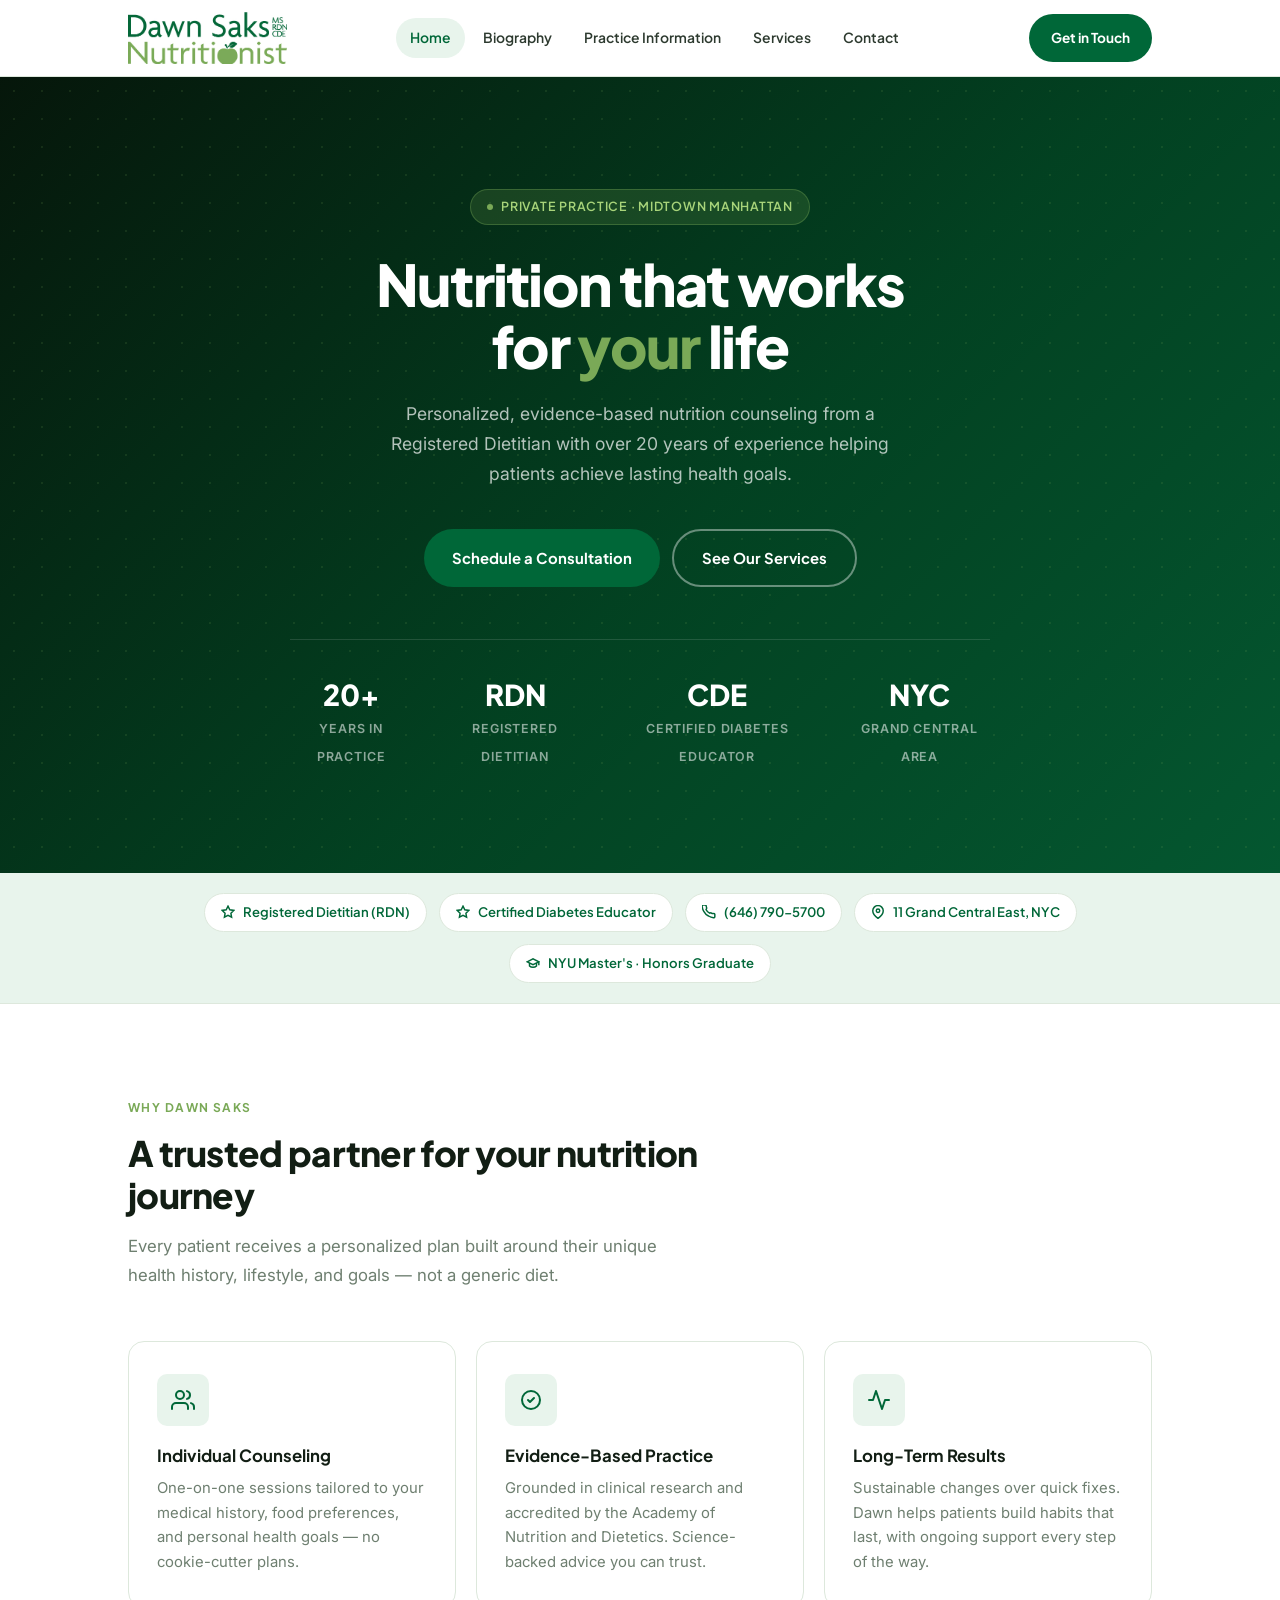
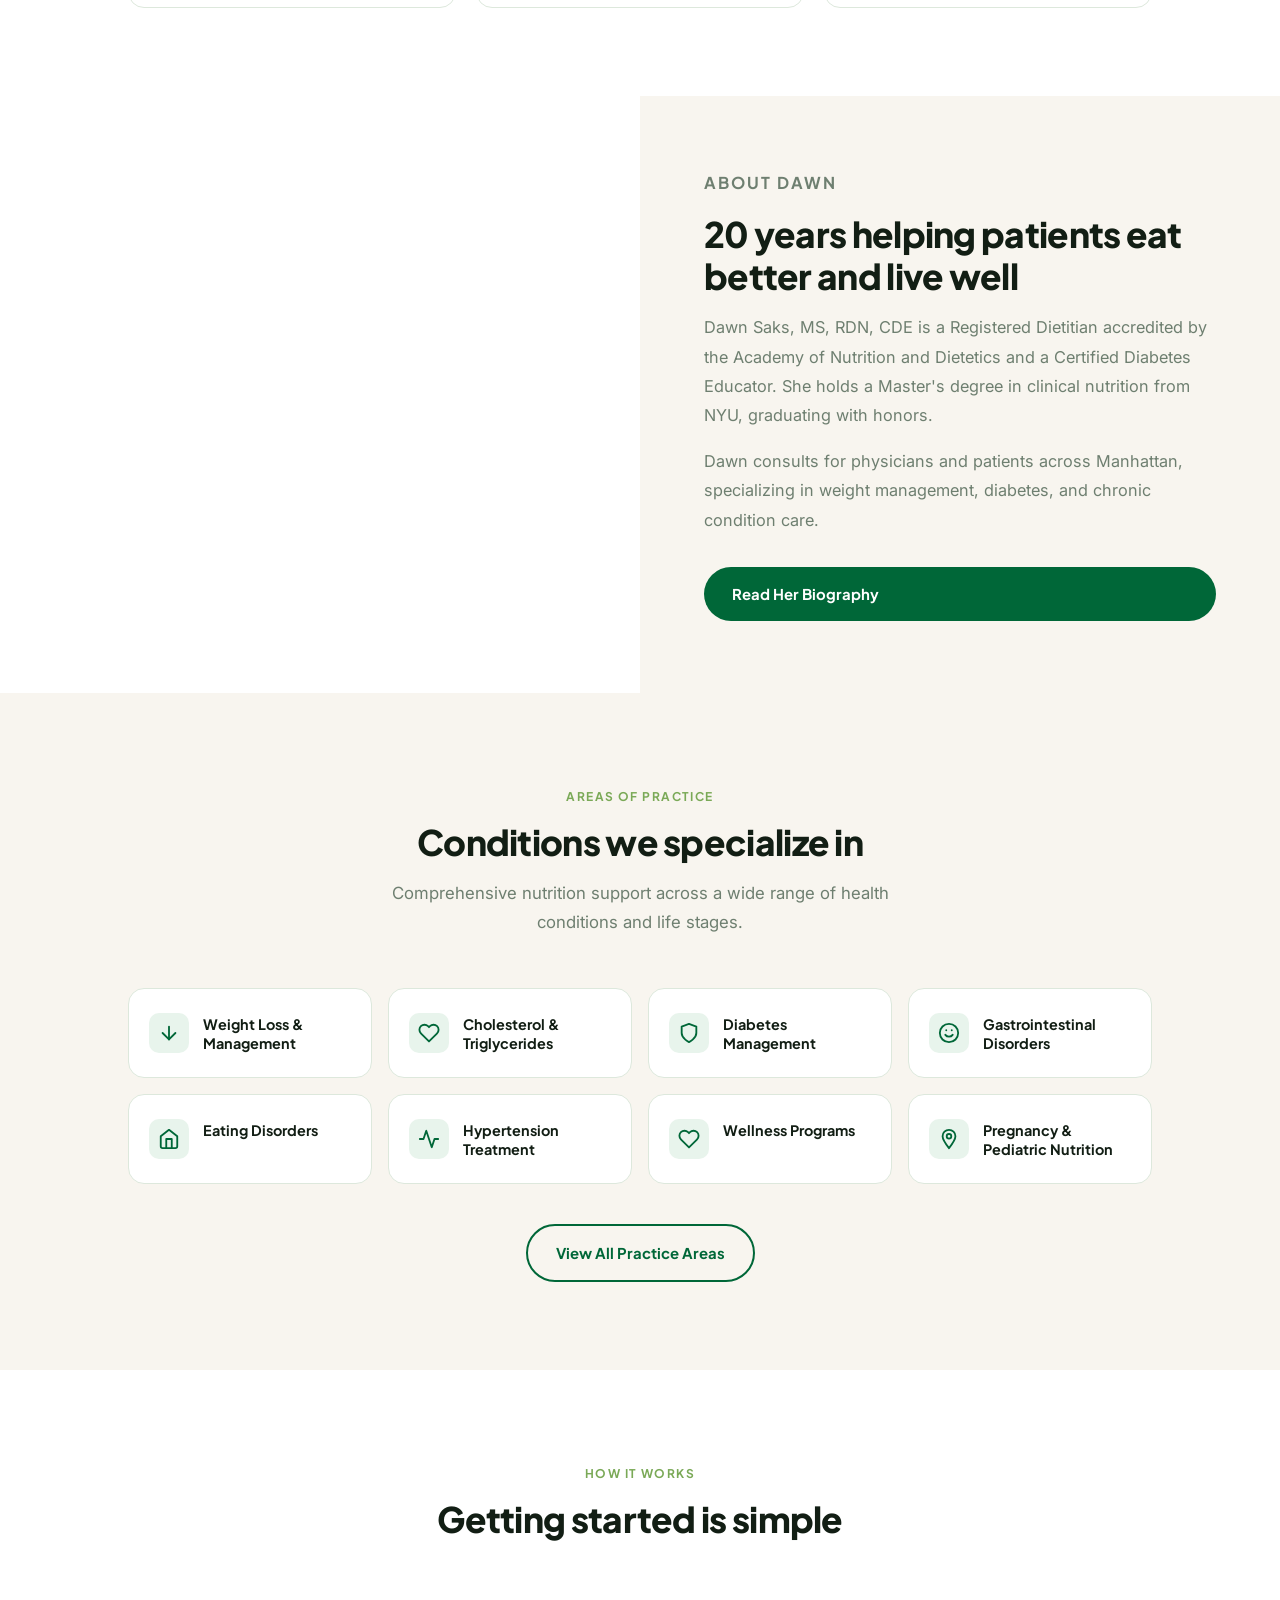
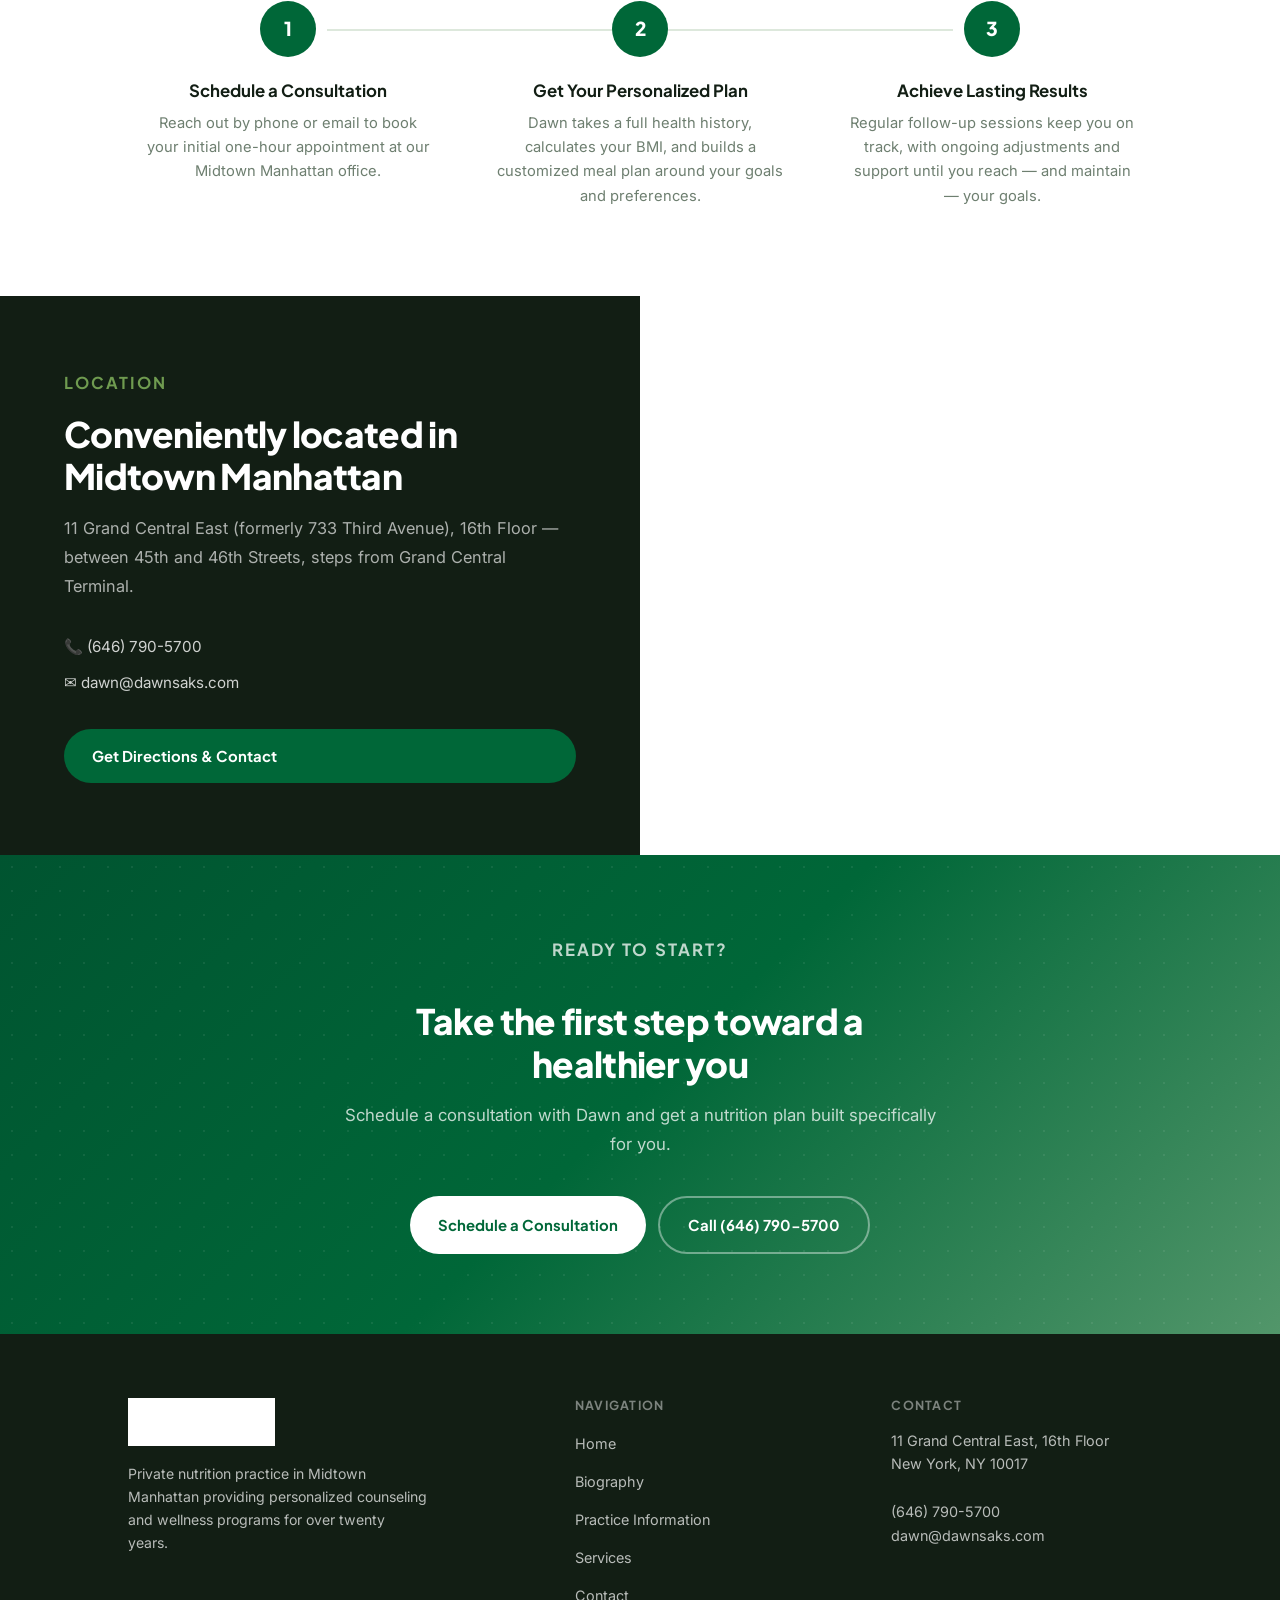
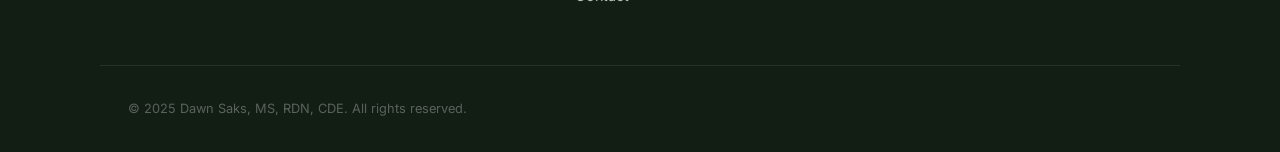
==== commit fa714e16: "Add logo, food imagery, redesign hero without headshot - Replace text nav with DS logo image across " ====
--- a/index.html
+++ b/index.html
@@ -9,12 +9,11 @@
 </head>
 <body>
 
-<!-- ===================== NAV ===================== -->
+<!-- NAV -->
 <header>
   <div class="nav-inner">
     <a href="index.html" class="nav-logo">
-      <span class="logo-name">Dawn Saks</span>
-      <span class="logo-sub">MS, RDN, CDE &middot; Nutritionist</span>
+      <img src="images/ds-logo.jpg" alt="Dawn Saks, MS, RDN, CDE — Nutritionist" class="nav-logo-img" />
     </a>
     <nav>
       <ul class="nav-links">
@@ -25,7 +24,7 @@
         <li><a href="contact.html">Contact</a></li>
       </ul>
     </nav>
-    <a href="contact.html" class="btn btn-primary nav-cta" style="font-size:0.85rem; padding:10px 20px;">Get in Touch</a>
+    <a href="contact.html" class="btn btn-primary nav-cta" style="font-size:0.85rem; padding:10px 22px;">Get in Touch</a>
     <button class="nav-toggle" aria-label="Open menu" onclick="document.getElementById('drawer').classList.toggle('open')">
       <span></span><span></span><span></span>
     </button>
@@ -39,41 +38,48 @@
   </nav>
 </header>
 
-<!-- ===================== HERO ===================== -->
+<!-- HERO — food background, no headshot -->
 <section class="hero">
+  <div class="hero-overlay"></div>
   <div class="hero-dots"></div>
-  <div class="hero-glow"></div>
-  <div class="hero-content">
-    <div>
-      <div class="hero-badge">
-        <span class="hero-badge-dot"></span>
-        Manhattan, New York City
-      </div>
-      <h1>
-        Nutrition that works<br/>
-        for <em>your</em> life
-      </h1>
-      <p class="hero-sub">
-        Personalized, evidence-based nutrition counseling from a Registered Dietitian with over 20 years of experience helping patients achieve lasting health goals.
-      </p>
-      <div class="hero-actions">
-        <a href="contact.html" class="btn btn-primary">Schedule a Consultation</a>
-        <a href="services.html" class="btn btn-outline">See Our Services</a>
-      </div>
-    </div>
-    <div class="hero-photo-wrap">
-      <div class="hero-photo-bg"></div>
-      <img src="images/dawn-headshot.jpg" alt="Dawn Saks, MS, RDN, CDE" class="hero-photo" />
-      <div class="hero-float-card">
-        <div class="card-label">Experience</div>
-        <div class="card-value">20+ Years</div>
-        <div class="card-sub">Private Practice · Manhattan</div>
-      </div>
-    </div>
-  </div>
-</section>
-
-<!-- ===================== TRUST STRIP ===================== -->
+  <div class="hero-inner">
+    <div class="hero-badge">
+      <span class="hero-badge-dot"></span>
+      Private Practice · Midtown Manhattan
+    </div>
+    <h1>
+      Nutrition that works<br/>
+      for <em>your</em> life
+    </h1>
+    <p class="hero-sub">
+      Personalized, evidence-based nutrition counseling from a Registered Dietitian with over 20 years of experience helping patients achieve lasting health goals.
+    </p>
+    <div class="hero-actions">
+      <a href="contact.html" class="btn btn-primary">Schedule a Consultation</a>
+      <a href="services.html" class="btn btn-outline">See Our Services</a>
+    </div>
+    <div class="hero-stats">
+      <div class="hero-stat-item">
+        <span class="hero-stat-value">20+</span>
+        <span class="hero-stat-label">Years in Practice</span>
+      </div>
+      <div class="hero-stat-item">
+        <span class="hero-stat-value">RDN</span>
+        <span class="hero-stat-label">Registered Dietitian</span>
+      </div>
+      <div class="hero-stat-item">
+        <span class="hero-stat-value">CDE</span>
+        <span class="hero-stat-label">Certified Diabetes Educator</span>
+      </div>
+      <div class="hero-stat-item">
+        <span class="hero-stat-value">NYC</span>
+        <span class="hero-stat-label">Grand Central Area</span>
+      </div>
+    </div>
+  </div>
+</section>
+
+<!-- TRUST STRIP -->
 <div class="trust-strip">
   <div class="trust-strip-inner">
     <div class="trust-pill">
@@ -90,16 +96,16 @@
     </div>
     <div class="trust-pill">
       <svg width="14" height="14" viewBox="0 0 24 24" fill="none" stroke="#006738" stroke-width="2.5"><path d="M21 10c0 7-9 13-9 13s-9-6-9-13a9 9 0 0118 0z"/><circle cx="12" cy="10" r="3"/></svg>
-      Midtown Manhattan
-    </div>
-    <div class="trust-pill">
-      <svg width="14" height="14" viewBox="0 0 24 24" fill="none" stroke="#006738" stroke-width="2.5"><path d="M12 22s8-4 8-10V5l-8-3-8 3v7c0 6 8 10 8 10z"/></svg>
-      NYU Master's, Honors Graduate
-    </div>
-  </div>
-</div>
-
-<!-- ===================== WHY SECTION ===================== -->
+      11 Grand Central East, NYC
+    </div>
+    <div class="trust-pill">
+      <svg width="14" height="14" viewBox="0 0 24 24" fill="none" stroke="#006738" stroke-width="2.5"><path d="M22 10v6M2 10l10-5 10 5-10 5z"/><path d="M6 12v5c3 3 9 3 12 0v-5"/></svg>
+      NYU Master's · Honors Graduate
+    </div>
+  </div>
+</div>
+
+<!-- WHY SECTION -->
 <section class="section">
   <div class="container">
     <div style="max-width:600px; margin-bottom:52px;">
@@ -110,27 +116,21 @@
     <div class="card-grid">
       <div class="card">
         <div class="card-icon">
-          <svg width="24" height="24" viewBox="0 0 24 24" fill="none" stroke="#006738" stroke-width="2" stroke-linecap="round" stroke-linejoin="round">
-            <path d="M17 21v-2a4 4 0 00-4-4H5a4 4 0 00-4 4v2"/><circle cx="9" cy="7" r="4"/><path d="M23 21v-2a4 4 0 00-3-3.87"/><path d="M16 3.13a4 4 0 010 7.75"/>
-          </svg>
+          <svg width="24" height="24" viewBox="0 0 24 24" fill="none" stroke="#006738" stroke-width="2" stroke-linecap="round" stroke-linejoin="round"><path d="M17 21v-2a4 4 0 00-4-4H5a4 4 0 00-4 4v2"/><circle cx="9" cy="7" r="4"/><path d="M23 21v-2a4 4 0 00-3-3.87"/><path d="M16 3.13a4 4 0 010 7.75"/></svg>
         </div>
         <h3>Individual Counseling</h3>
         <p>One-on-one sessions tailored to your medical history, food preferences, and personal health goals — no cookie-cutter plans.</p>
       </div>
       <div class="card">
         <div class="card-icon">
-          <svg width="24" height="24" viewBox="0 0 24 24" fill="none" stroke="#006738" stroke-width="2" stroke-linecap="round" stroke-linejoin="round">
-            <path d="M9 12l2 2 4-4"/><path d="M21 12c0 4.97-4.03 9-9 9S3 16.97 3 12 7.03 3 12 3s9 4.03 9 9z"/>
-          </svg>
+          <svg width="24" height="24" viewBox="0 0 24 24" fill="none" stroke="#006738" stroke-width="2" stroke-linecap="round" stroke-linejoin="round"><path d="M9 12l2 2 4-4"/><path d="M21 12c0 4.97-4.03 9-9 9S3 16.97 3 12 7.03 3 12 3s9 4.03 9 9z"/></svg>
         </div>
         <h3>Evidence-Based Practice</h3>
         <p>Grounded in clinical research and accredited by the Academy of Nutrition and Dietetics. Science-backed advice you can trust.</p>
       </div>
       <div class="card">
         <div class="card-icon">
-          <svg width="24" height="24" viewBox="0 0 24 24" fill="none" stroke="#006738" stroke-width="2" stroke-linecap="round" stroke-linejoin="round">
-            <polyline points="22 12 18 12 15 21 9 3 6 12 2 12"/>
-          </svg>
+          <svg width="24" height="24" viewBox="0 0 24 24" fill="none" stroke="#006738" stroke-width="2" stroke-linecap="round" stroke-linejoin="round"><polyline points="22 12 18 12 15 21 9 3 6 12 2 12"/></svg>
         </div>
         <h3>Long-Term Results</h3>
         <p>Sustainable changes over quick fixes. Dawn helps patients build habits that last, with ongoing support every step of the way.</p>
@@ -139,7 +139,19 @@
   </div>
 </section>
 
-<!-- ===================== PRACTICE AREAS ===================== -->
+<!-- IMAGE FEATURE — fresh food photo + about text -->
+<div class="img-feature">
+  <div class="img-feature-photo" style="background-image: url('https://images.unsplash.com/photo-1512621776951-a57141f2eefd?auto=format&fit=crop&w=900&q=80');"></div>
+  <div class="img-feature-text" style="background: var(--cream);">
+    <p class="eyebrow">About Dawn</p>
+    <h2 class="section-heading">20 years helping patients eat better and live well</h2>
+    <p>Dawn Saks, MS, RDN, CDE is a Registered Dietitian accredited by the Academy of Nutrition and Dietetics and a Certified Diabetes Educator. She holds a Master's degree in clinical nutrition from NYU, graduating with honors.</p>
+    <p>Dawn consults for physicians and patients across Manhattan, specializing in weight management, diabetes, and chronic condition care.</p>
+    <a href="biography.html" class="btn btn-primary">Read Her Biography</a>
+  </div>
+</div>
+
+<!-- PRACTICE AREAS -->
 <section class="section-cream">
   <div class="container">
     <div style="text-align:center; max-width:560px; margin:0 auto 52px;">
@@ -149,67 +161,35 @@
     </div>
     <div class="area-grid">
       <div class="area-card">
-        <div class="area-icon">
-          <svg width="22" height="22" viewBox="0 0 24 24" fill="none" stroke="#006738" stroke-width="2" stroke-linecap="round" stroke-linejoin="round">
-            <line x1="12" y1="5" x2="12" y2="19"/><polyline points="19 12 12 19 5 12"/>
-          </svg>
-        </div>
+        <div class="area-icon"><svg width="22" height="22" viewBox="0 0 24 24" fill="none" stroke="#006738" stroke-width="2" stroke-linecap="round" stroke-linejoin="round"><line x1="12" y1="5" x2="12" y2="19"/><polyline points="19 12 12 19 5 12"/></svg></div>
         <h4>Weight Loss &amp; Management</h4>
       </div>
       <div class="area-card">
-        <div class="area-icon">
-          <svg width="22" height="22" viewBox="0 0 24 24" fill="none" stroke="#006738" stroke-width="2" stroke-linecap="round" stroke-linejoin="round">
-            <path d="M20.84 4.61a5.5 5.5 0 00-7.78 0L12 5.67l-1.06-1.06a5.5 5.5 0 00-7.78 7.78l1.06 1.06L12 21.23l7.78-7.78 1.06-1.06a5.5 5.5 0 000-7.78z"/>
-          </svg>
-        </div>
+        <div class="area-icon"><svg width="22" height="22" viewBox="0 0 24 24" fill="none" stroke="#006738" stroke-width="2" stroke-linecap="round" stroke-linejoin="round"><path d="M20.84 4.61a5.5 5.5 0 00-7.78 0L12 5.67l-1.06-1.06a5.5 5.5 0 00-7.78 7.78l1.06 1.06L12 21.23l7.78-7.78 1.06-1.06a5.5 5.5 0 000-7.78z"/></svg></div>
         <h4>Cholesterol &amp; Triglycerides</h4>
       </div>
       <div class="area-card">
-        <div class="area-icon">
-          <svg width="22" height="22" viewBox="0 0 24 24" fill="none" stroke="#006738" stroke-width="2" stroke-linecap="round" stroke-linejoin="round">
-            <path d="M12 22s8-4 8-10V5l-8-3-8 3v7c0 6 8 10 8 10z"/>
-          </svg>
-        </div>
+        <div class="area-icon"><svg width="22" height="22" viewBox="0 0 24 24" fill="none" stroke="#006738" stroke-width="2" stroke-linecap="round" stroke-linejoin="round"><path d="M12 22s8-4 8-10V5l-8-3-8 3v7c0 6 8 10 8 10z"/></svg></div>
         <h4>Diabetes Management</h4>
       </div>
       <div class="area-card">
-        <div class="area-icon">
-          <svg width="22" height="22" viewBox="0 0 24 24" fill="none" stroke="#006738" stroke-width="2" stroke-linecap="round" stroke-linejoin="round">
-            <circle cx="12" cy="12" r="10"/><path d="M8 14s1.5 2 4 2 4-2 4-2"/><line x1="9" y1="9" x2="9.01" y2="9"/><line x1="15" y1="9" x2="15.01" y2="9"/>
-          </svg>
-        </div>
+        <div class="area-icon"><svg width="22" height="22" viewBox="0 0 24 24" fill="none" stroke="#006738" stroke-width="2" stroke-linecap="round" stroke-linejoin="round"><circle cx="12" cy="12" r="10"/><path d="M8 14s1.5 2 4 2 4-2 4-2"/><line x1="9" y1="9" x2="9.01" y2="9"/><line x1="15" y1="9" x2="15.01" y2="9"/></svg></div>
         <h4>Gastrointestinal Disorders</h4>
       </div>
       <div class="area-card">
-        <div class="area-icon">
-          <svg width="22" height="22" viewBox="0 0 24 24" fill="none" stroke="#006738" stroke-width="2" stroke-linecap="round" stroke-linejoin="round">
-            <path d="M3 9l9-7 9 7v11a2 2 0 01-2 2H5a2 2 0 01-2-2z"/><polyline points="9 22 9 12 15 12 15 22"/>
-          </svg>
-        </div>
+        <div class="area-icon"><svg width="22" height="22" viewBox="0 0 24 24" fill="none" stroke="#006738" stroke-width="2" stroke-linecap="round" stroke-linejoin="round"><path d="M3 9l9-7 9 7v11a2 2 0 01-2 2H5a2 2 0 01-2-2z"/><polyline points="9 22 9 12 15 12 15 22"/></svg></div>
         <h4>Eating Disorders</h4>
       </div>
       <div class="area-card">
-        <div class="area-icon">
-          <svg width="22" height="22" viewBox="0 0 24 24" fill="none" stroke="#006738" stroke-width="2" stroke-linecap="round" stroke-linejoin="round">
-            <polyline points="22 12 18 12 15 21 9 3 6 12 2 12"/>
-          </svg>
-        </div>
+        <div class="area-icon"><svg width="22" height="22" viewBox="0 0 24 24" fill="none" stroke="#006738" stroke-width="2" stroke-linecap="round" stroke-linejoin="round"><polyline points="22 12 18 12 15 21 9 3 6 12 2 12"/></svg></div>
         <h4>Hypertension Treatment</h4>
       </div>
       <div class="area-card">
-        <div class="area-icon">
-          <svg width="22" height="22" viewBox="0 0 24 24" fill="none" stroke="#006738" stroke-width="2" stroke-linecap="round" stroke-linejoin="round">
-            <path d="M20.84 4.61a5.5 5.5 0 00-7.78 0L12 5.67l-1.06-1.06a5.5 5.5 0 00-7.78 7.78l1.06 1.06L12 21.23l7.78-7.78 1.06-1.06a5.5 5.5 0 000-7.78z"/>
-          </svg>
-        </div>
+        <div class="area-icon"><svg width="22" height="22" viewBox="0 0 24 24" fill="none" stroke="#006738" stroke-width="2" stroke-linecap="round" stroke-linejoin="round"><path d="M20.84 4.61a5.5 5.5 0 00-7.78 0L12 5.67l-1.06-1.06a5.5 5.5 0 00-7.78 7.78l1.06 1.06L12 21.23l7.78-7.78 1.06-1.06a5.5 5.5 0 000-7.78z"/></svg></div>
         <h4>Wellness Programs</h4>
       </div>
       <div class="area-card">
-        <div class="area-icon">
-          <svg width="22" height="22" viewBox="0 0 24 24" fill="none" stroke="#006738" stroke-width="2" stroke-linecap="round" stroke-linejoin="round">
-            <path d="M12 2a7 7 0 017 7c0 4-7 13-7 13S5 13 5 9a7 7 0 017-7z"/><circle cx="12" cy="9" r="2.5"/>
-          </svg>
-        </div>
+        <div class="area-icon"><svg width="22" height="22" viewBox="0 0 24 24" fill="none" stroke="#006738" stroke-width="2" stroke-linecap="round" stroke-linejoin="round"><path d="M12 2a7 7 0 017 7c0 4-7 13-7 13S5 13 5 9a7 7 0 017-7z"/><circle cx="12" cy="9" r="2.5"/></svg></div>
         <h4>Pregnancy &amp; Pediatric Nutrition</h4>
       </div>
     </div>
@@ -219,7 +199,7 @@
   </div>
 </section>
 
-<!-- ===================== HOW IT WORKS ===================== -->
+<!-- HOW IT WORKS -->
 <section class="section">
   <div class="container">
     <div style="text-align:center; max-width:520px; margin:0 auto 60px;">
@@ -246,30 +226,30 @@
   </div>
 </section>
 
-<!-- ===================== ABOUT TEASER ===================== -->
-<section class="section-cream">
-  <div class="container">
-    <div class="bio-split">
-      <div class="bio-img-wrap">
-        <div class="bio-img-bg"></div>
-        <img src="images/dawn-headshot.jpg" alt="Dawn Saks, Nutritionist" class="bio-img" />
-      </div>
-      <div>
-        <p class="eyebrow">Meet Dawn</p>
-        <h2 class="section-heading">20 years of helping patients eat better and live well</h2>
-        <p style="color:var(--muted); line-height:1.8; margin-bottom:16px;">
-          Dawn Saks, MS, RDN, CDE is a Registered Dietitian accredited by the Academy of Nutrition and Dietetics and a Certified Diabetes Educator. She holds a Master's degree in clinical nutrition from NYU, where she graduated with honors.
-        </p>
-        <p style="color:var(--muted); line-height:1.8; margin-bottom:32px;">
-          Dawn has been quoted as a nutrition expert in numerous local and national publications and regularly lectures and conducts workshops on nutrition-related topics.
-        </p>
-        <a href="biography.html" class="btn btn-primary">Read Full Biography</a>
-      </div>
-    </div>
-  </div>
-</section>
-
-<!-- ===================== CTA BANNER ===================== -->
+<!-- IMAGE FEATURE — location / consultation feel -->
+<div class="img-feature">
+  <div class="img-feature-text" style="background: var(--dark);">
+    <p class="eyebrow" style="color: rgba(122,169,87,0.9);">Location</p>
+    <h2 class="section-heading" style="color: var(--white);">Conveniently located in Midtown Manhattan</h2>
+    <p style="color: rgba(255,255,255,0.65);">11 Grand Central East (formerly 733 Third Avenue), 16th Floor — between 45th and 46th Streets, steps from Grand Central Terminal.</p>
+    <div style="display:flex; flex-direction:column; gap:10px; margin-bottom:32px;">
+      <div style="color:rgba(255,255,255,0.8); font-size:0.95rem;">📞 <a href="tel:6467905700" style="color:rgba(255,255,255,0.8);">(646) 790-5700</a></div>
+      <div style="color:rgba(255,255,255,0.8); font-size:0.95rem;">✉️ <a href="mailto:dawn@dawnsaks.com" style="color:rgba(255,255,255,0.8);">dawn@dawnsaks.com</a></div>
+    </div>
+    <a href="contact.html" class="btn btn-primary">Get Directions &amp; Contact</a>
+  </div>
+  <div style="min-height:420px; overflow:hidden;">
+    <iframe
+      style="width:100%; height:100%; min-height:420px; border:none; display:block;"
+      src="https://maps.google.com/maps?q=40.752850,-73.972180&z=15&output=embed"
+      allowfullscreen
+      loading="lazy"
+      title="Office location"
+    ></iframe>
+  </div>
+</div>
+
+<!-- CTA BANNER -->
 <div class="cta-banner">
   <div class="cta-banner-inner">
     <p class="eyebrow eyebrow-white">Ready to Start?</p>
@@ -282,12 +262,11 @@
   </div>
 </div>
 
-<!-- ===================== FOOTER ===================== -->
+<!-- FOOTER -->
 <footer>
   <div class="footer-grid">
     <div class="footer-brand">
-      <span class="f-name">Dawn Saks</span>
-      <span class="f-creds">MS, RDN, CDE &middot; Registered Dietitian &middot; Nutritionist</span>
+      <img src="images/ds-logo.jpg" alt="Dawn Saks Nutritionist" style="height:48px; width:auto; margin-bottom:16px; filter: brightness(0) invert(1);" />
       <p>Private nutrition practice in Midtown Manhattan providing personalized counseling and wellness programs for over twenty years.</p>
     </div>
     <div class="footer-col">
@@ -302,17 +281,12 @@
     </div>
     <div class="footer-col">
       <h4>Contact</h4>
-      <p>
-        11 Grand Central East, 16th Floor<br/>
-        New York, NY 10017<br/><br/>
-        <a href="tel:6467905700">(646) 790-5700</a><br/>
-        <a href="mailto:dawn@dawnsaks.com">dawn@dawnsaks.com</a>
-      </p>
-    </div>
-  </div>
-  <div class="footer-bottom">
-    &copy; 2025 Dawn Saks, MS, RDN, CDE. All rights reserved.
-  </div>
+      <p>11 Grand Central East, 16th Floor<br/>New York, NY 10017<br/><br/>
+      <a href="tel:6467905700">(646) 790-5700</a><br/>
+      <a href="mailto:dawn@dawnsaks.com">dawn@dawnsaks.com</a></p>
+    </div>
+  </div>
+  <div class="footer-bottom">&copy; 2025 Dawn Saks, MS, RDN, CDE. All rights reserved.</div>
 </footer>
 
 </body>
--- a/styles.css
+++ b/styles.css
@@ -149,7 +149,7 @@
   position: sticky;
   top: 0;
   z-index: 200;
-  background: rgba(255,255,255,0.95);
+  background: rgba(255,255,255,0.97);
   backdrop-filter: blur(12px);
   -webkit-backdrop-filter: blur(12px);
   border-bottom: 1px solid var(--border);
@@ -158,28 +158,17 @@
   max-width: var(--max);
   margin: 0 auto;
   padding: 0 28px;
-  height: 72px;
+  height: 76px;
   display: flex;
   align-items: center;
   justify-content: space-between;
   gap: 32px;
 }
-.nav-logo { text-decoration: none; flex-shrink: 0; }
-.nav-logo .logo-name {
+.nav-logo { text-decoration: none; flex-shrink: 0; line-height: 0; }
+.nav-logo-img {
+  height: 52px;
+  width: auto;
   display: block;
-  font-family: 'Plus Jakarta Sans', sans-serif;
-  font-size: 1.05rem;
-  font-weight: 800;
-  color: var(--green);
-  line-height: 1.2;
-}
-.nav-logo .logo-sub {
-  display: block;
-  font-size: 0.68rem;
-  font-weight: 500;
-  color: var(--muted);
-  letter-spacing: 0.04em;
-  text-transform: uppercase;
 }
 .nav-links {
   display: flex;
@@ -245,35 +234,34 @@
 /* === Hero === */
 .hero {
   position: relative;
-  background: var(--dark);
+  min-height: 600px;
+  display: flex;
+  align-items: center;
+  background-color: var(--dark);
+  background-image: url('https://images.unsplash.com/photo-1490645935967-10de6ba17061?auto=format&fit=crop&w=1800&q=80');
+  background-size: cover;
+  background-position: center 60%;
   overflow: hidden;
-  padding: 104px 28px 96px;
+  padding: 112px 28px 104px;
+}
+.hero-overlay {
+  position: absolute;
+  inset: 0;
+  background: linear-gradient(135deg, rgba(5,22,10,0.94) 0%, rgba(0,70,35,0.88) 55%, rgba(0,103,56,0.78) 100%);
 }
 .hero-dots {
   position: absolute;
   inset: 0;
-  background-image: radial-gradient(circle, rgba(122,169,87,0.18) 1.5px, transparent 1.5px);
+  background-image: radial-gradient(circle, rgba(122,169,87,0.14) 1.5px, transparent 1.5px);
   background-size: 28px 28px;
   pointer-events: none;
 }
-.hero-glow {
-  position: absolute;
-  top: -120px;
-  right: -80px;
-  width: 600px;
-  height: 600px;
-  background: radial-gradient(circle, rgba(0,103,56,0.4) 0%, transparent 70%);
-  pointer-events: none;
-}
-.hero-content {
+.hero-inner {
   position: relative;
   z-index: 1;
-  max-width: var(--max);
+  max-width: 700px;
   margin: 0 auto;
-  display: grid;
-  grid-template-columns: 1fr 420px;
-  gap: 64px;
-  align-items: center;
+  text-align: center;
 }
 .hero-badge {
   display: inline-flex;
@@ -287,9 +275,9 @@
   font-weight: 600;
   letter-spacing: 0.06em;
   text-transform: uppercase;
-  padding: 6px 14px;
+  padding: 6px 16px;
   border-radius: var(--radius-pill);
-  margin-bottom: 24px;
+  margin-bottom: 28px;
 }
 .hero-badge-dot {
   width: 6px;
@@ -299,75 +287,77 @@
   flex-shrink: 0;
 }
 .hero h1 {
-  font-size: clamp(2.2rem, 4.5vw, 3.2rem);
+  font-size: clamp(2.4rem, 5vw, 3.6rem);
   font-weight: 800;
   color: var(--white);
   letter-spacing: -0.03em;
-  line-height: 1.1;
-  margin-bottom: 20px;
+  line-height: 1.08;
+  margin-bottom: 22px;
 }
 .hero h1 em {
   font-style: normal;
   color: var(--green-accent);
 }
 .hero-sub {
-  font-size: 1.08rem;
-  color: rgba(255,255,255,0.65);
+  font-size: 1.1rem;
+  color: rgba(255,255,255,0.7);
   line-height: 1.7;
-  margin-bottom: 36px;
-  max-width: 480px;
-}
-.hero-actions { display: flex; gap: 12px; flex-wrap: wrap; }
-.hero-photo-wrap {
-  position: relative;
-  display: flex;
+  margin-bottom: 40px;
+  max-width: 520px;
+  margin-left: auto;
+  margin-right: auto;
+}
+.hero-actions { display: flex; gap: 12px; flex-wrap: wrap; justify-content: center; }
+.hero-stats {
+  display: flex;
+  gap: 32px;
   justify-content: center;
-}
-.hero-photo-bg {
-  position: absolute;
-  inset: 0;
-  background: radial-gradient(circle at 50% 60%, rgba(0,103,56,0.5) 0%, transparent 70%);
-  border-radius: var(--radius);
-}
-.hero-photo {
-  width: 100%;
-  max-width: 360px;
-  border-radius: var(--radius);
-  box-shadow: 0 32px 80px rgba(0,0,0,0.5);
-  position: relative;
-  z-index: 1;
-  object-fit: cover;
-  aspect-ratio: 3/4;
-}
-.hero-float-card {
-  position: absolute;
-  bottom: 24px;
-  left: -24px;
-  background: var(--white);
-  border-radius: var(--radius-sm);
-  padding: 14px 18px;
-  box-shadow: var(--shadow-lg);
-  z-index: 2;
-  min-width: 180px;
-}
-.hero-float-card .card-label {
-  font-size: 0.72rem;
-  font-weight: 600;
-  color: var(--muted);
+  margin-top: 52px;
+  padding-top: 40px;
+  border-top: 1px solid rgba(255,255,255,0.12);
+}
+.hero-stat-item { text-align: center; }
+.hero-stat-value {
+  display: block;
+  font-family: 'Plus Jakarta Sans', sans-serif;
+  font-size: 1.8rem;
+  font-weight: 800;
+  color: var(--white);
+  line-height: 1;
+  margin-bottom: 4px;
+}
+.hero-stat-label {
+  font-size: 0.78rem;
+  color: rgba(255,255,255,0.55);
   text-transform: uppercase;
   letter-spacing: 0.07em;
-  margin-bottom: 3px;
-}
-.hero-float-card .card-value {
-  font-family: 'Plus Jakarta Sans', sans-serif;
-  font-size: 1rem;
-  font-weight: 800;
-  color: var(--dark);
-}
-.hero-float-card .card-sub {
-  font-size: 0.78rem;
+  font-weight: 600;
+}
+
+/* === Image Feature Section === */
+.img-feature {
+  display: grid;
+  grid-template-columns: 1fr 1fr;
+  min-height: 480px;
+}
+.img-feature-photo {
+  background-size: cover;
+  background-position: center;
+  min-height: 420px;
+}
+.img-feature-text {
+  padding: 72px 64px;
+  display: flex;
+  flex-direction: column;
+  justify-content: center;
+}
+.img-feature-text p {
+  font-size: 1.02rem;
   color: var(--muted);
-}
+  line-height: 1.8;
+  margin-bottom: 16px;
+}
+.img-feature-text p:last-of-type { margin-bottom: 32px; }
 
 /* === Trust Strip === */
 .trust-strip {
@@ -891,8 +881,9 @@
 
 /* === Responsive === */
 @media (max-width: 900px) {
-  .hero-content { grid-template-columns: 1fr; }
-  .hero-photo-wrap { display: none; }
+  .img-feature { grid-template-columns: 1fr; }
+  .img-feature-text { padding: 52px 36px; }
+  .hero-stats { gap: 20px; }
   .bio-split { grid-template-columns: 1fr; gap: 48px; }
   .bio-img-wrap { max-width: 320px; }
   .area-grid { grid-template-columns: repeat(2, 1fr); }
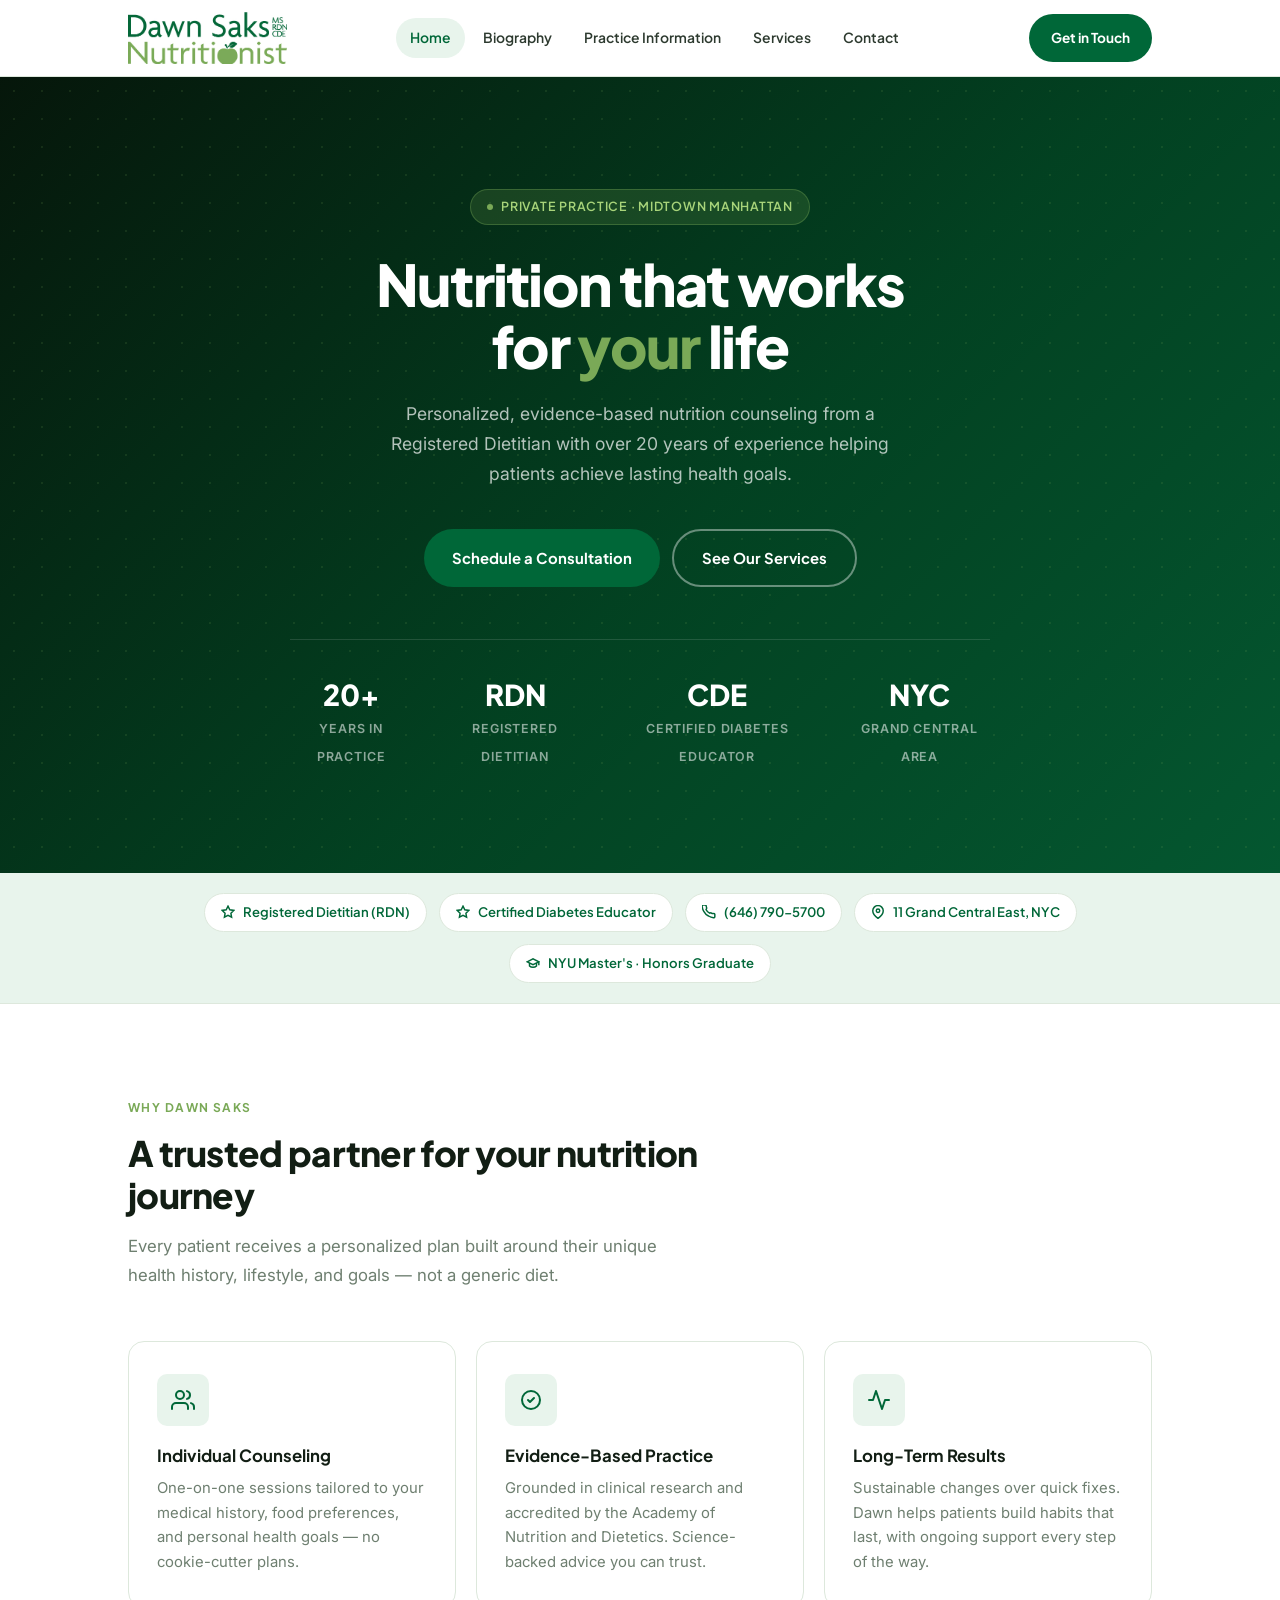
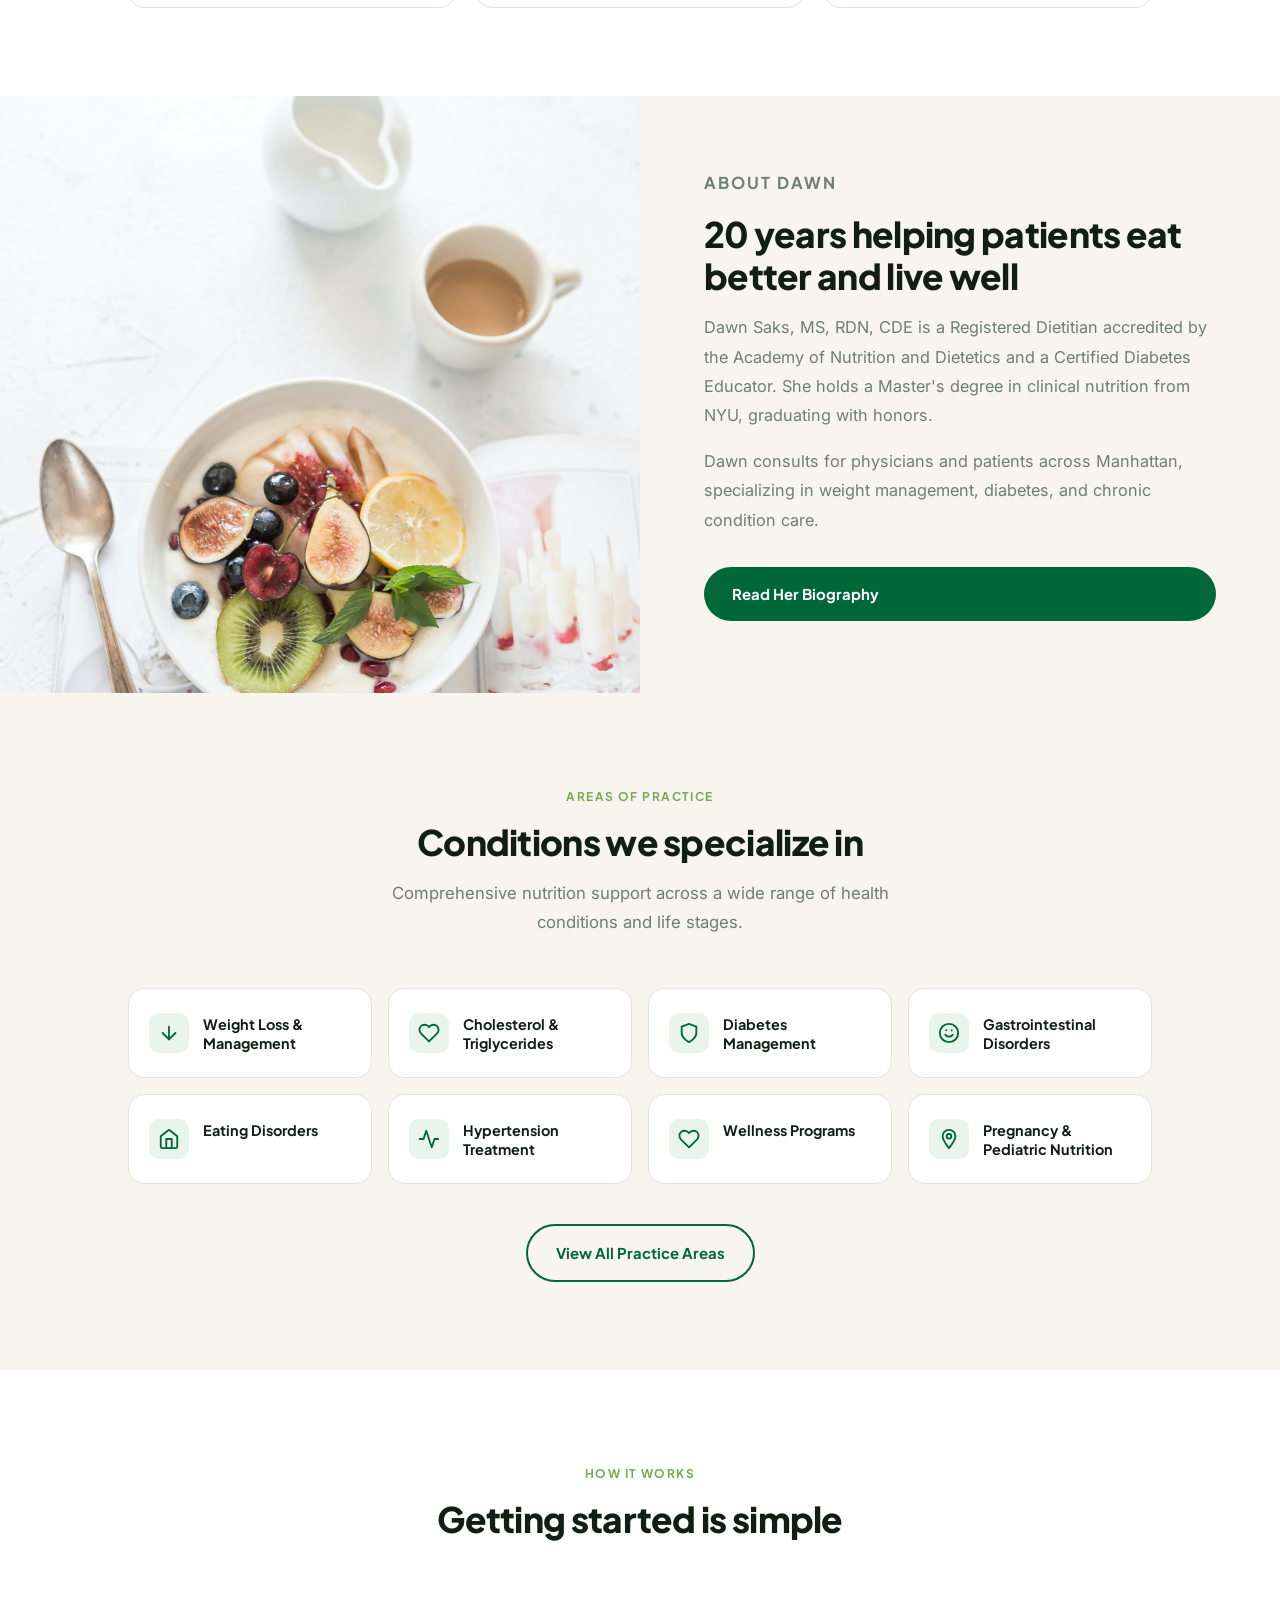
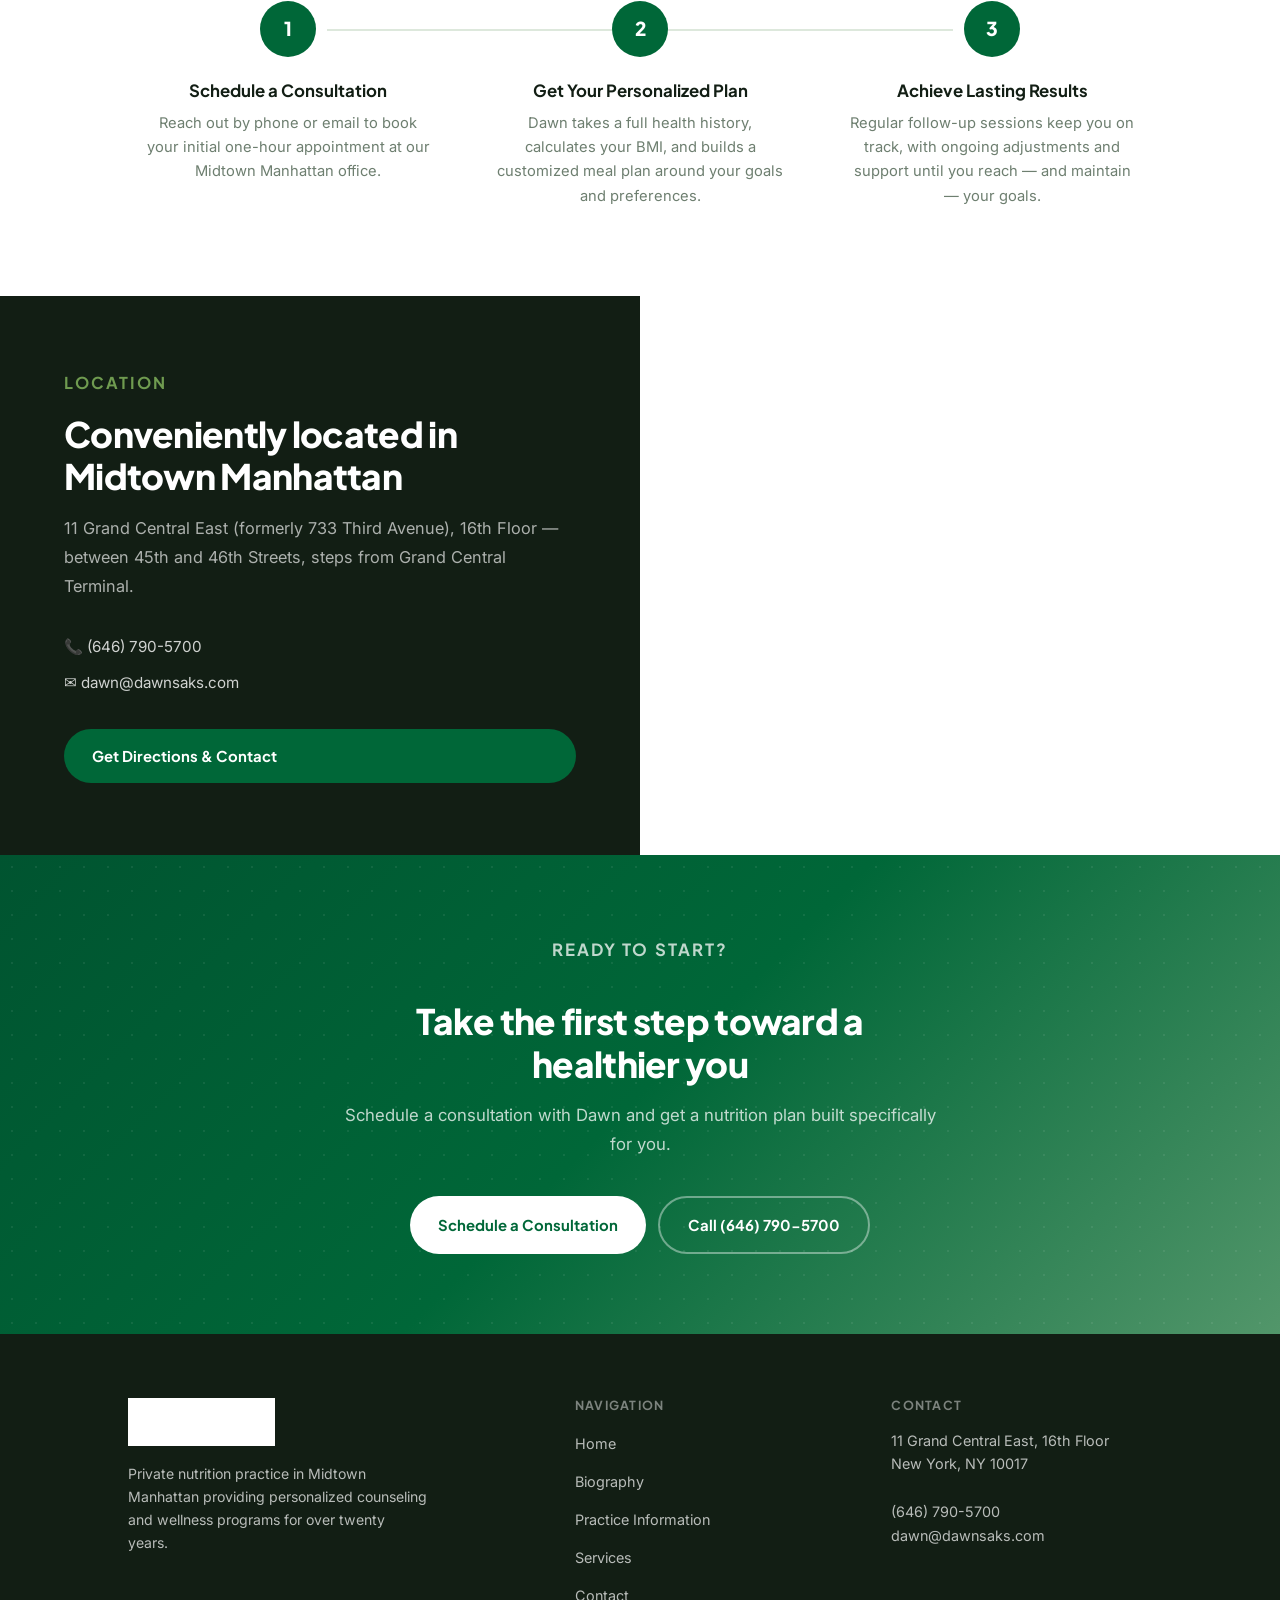
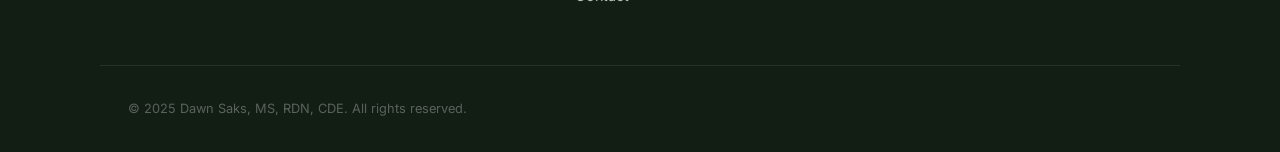
==== commit 3348c27e: "Integrate 3 user-provided food photos - greens.jpg → hero background (green veggie flat lay, matches" ====
--- a/index.html
+++ b/index.html
@@ -141,7 +141,7 @@
 
 <!-- IMAGE FEATURE — fresh food photo + about text -->
 <div class="img-feature">
-  <div class="img-feature-photo" style="background-image: url('https://images.unsplash.com/photo-1512621776951-a57141f2eefd?auto=format&fit=crop&w=900&q=80');"></div>
+  <div class="img-feature-photo" style="background-image: url('images/food-bowl.jpg');"></div>
   <div class="img-feature-text" style="background: var(--cream);">
     <p class="eyebrow">About Dawn</p>
     <h2 class="section-heading">20 years helping patients eat better and live well</h2>
--- a/styles.css
+++ b/styles.css
@@ -238,7 +238,7 @@
   display: flex;
   align-items: center;
   background-color: var(--dark);
-  background-image: url('https://images.unsplash.com/photo-1490645935967-10de6ba17061?auto=format&fit=crop&w=1800&q=80');
+  background-image: url('images/greens.jpg');
   background-size: cover;
   background-position: center 60%;
   overflow: hidden;
@@ -516,15 +516,15 @@
   display: grid;
   grid-template-columns: 400px 1fr;
   gap: 72px;
-  align-items: center;
+  align-items: start;
 }
 .bio-img-wrap { position: relative; }
 .bio-img-bg {
   position: absolute;
-  bottom: -20px;
-  left: -20px;
-  right: 20px;
-  top: 20px;
+  bottom: -16px;
+  left: -16px;
+  right: 16px;
+  top: 0;
   background: var(--green-light);
   border-radius: var(--radius);
   z-index: 0;
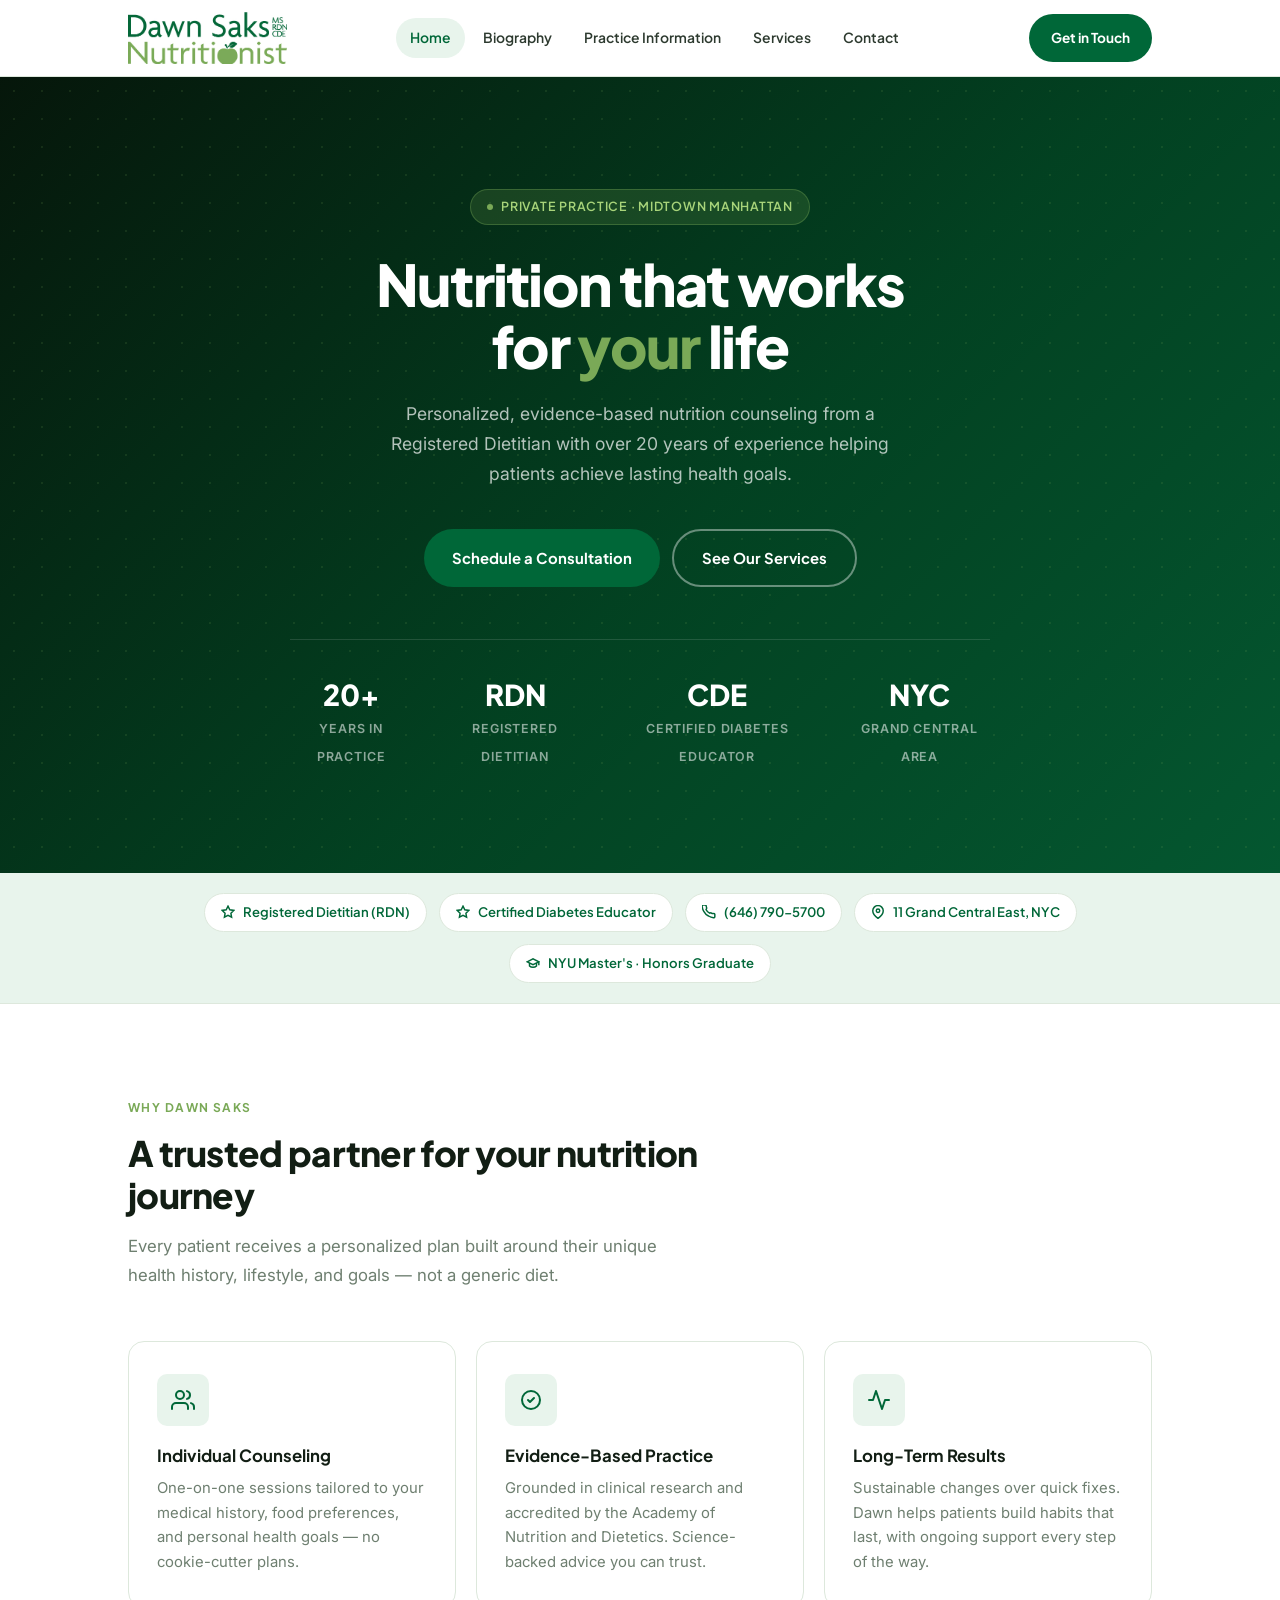
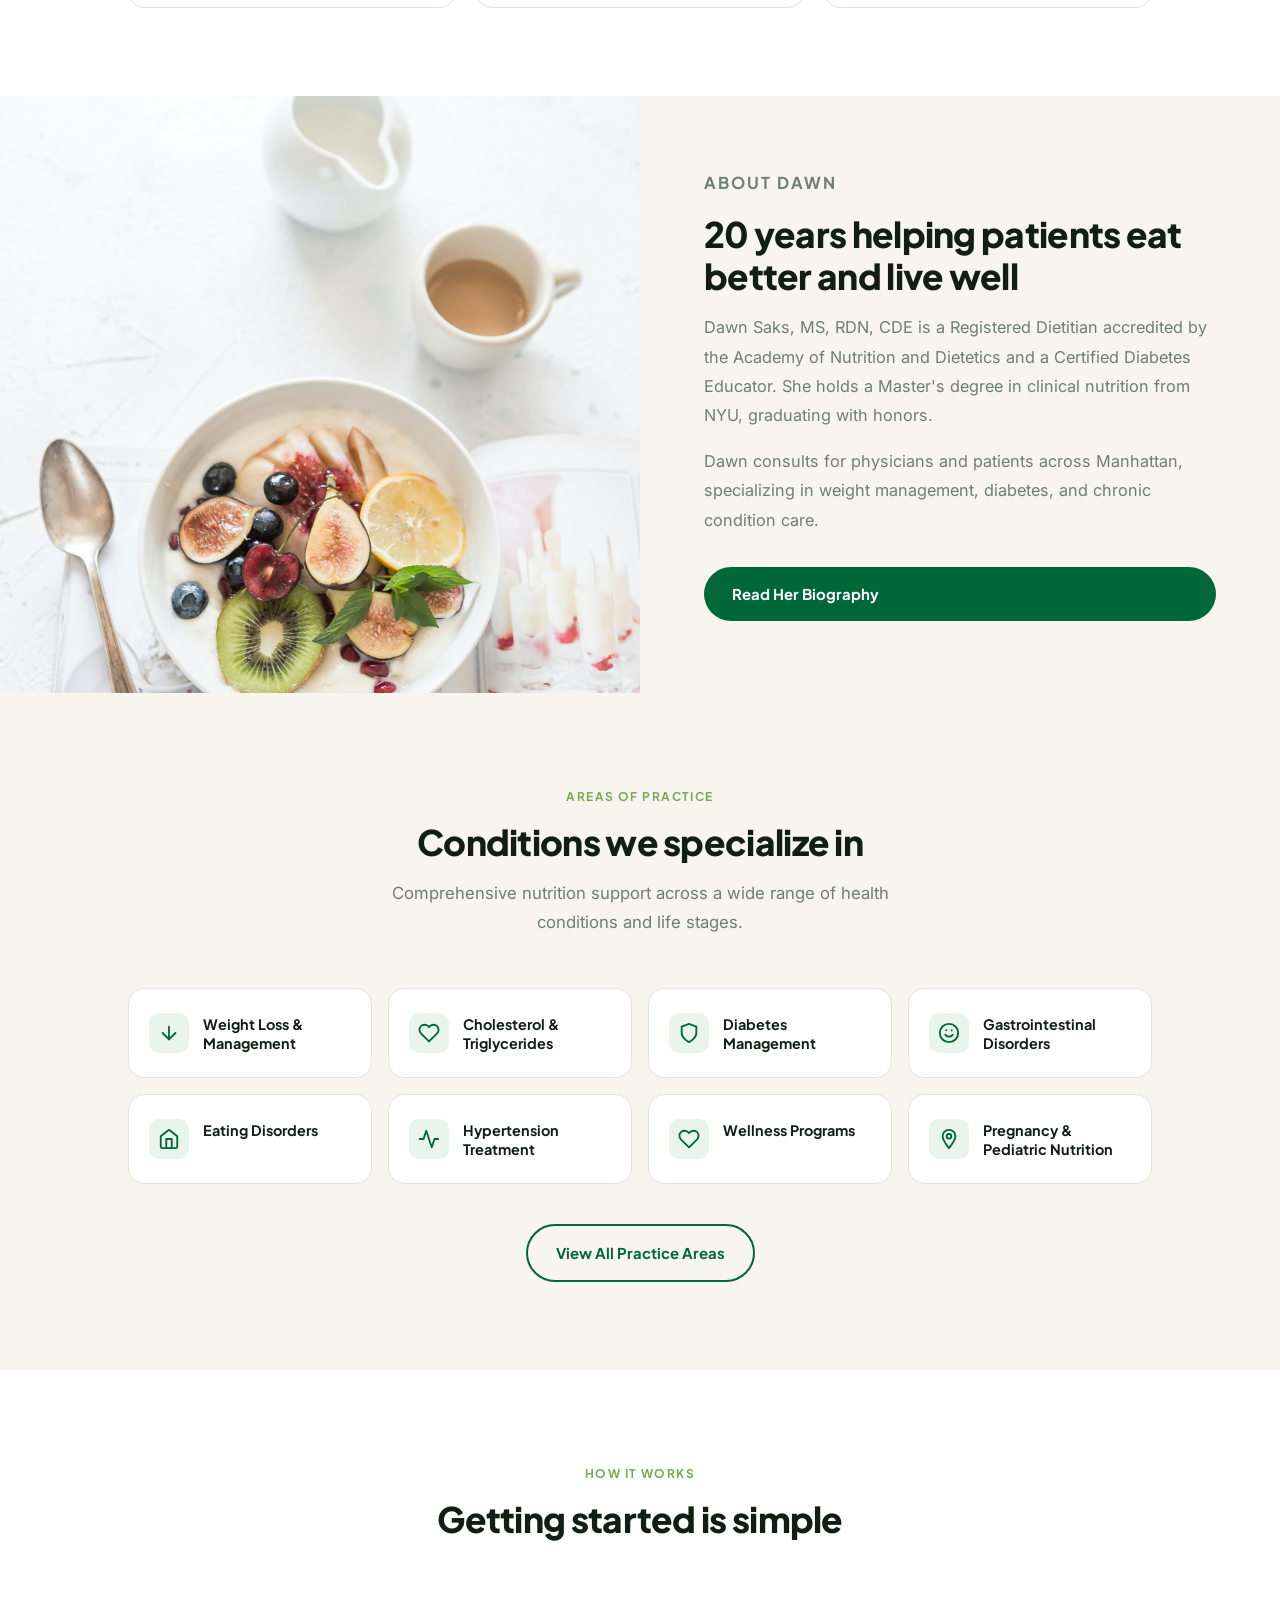
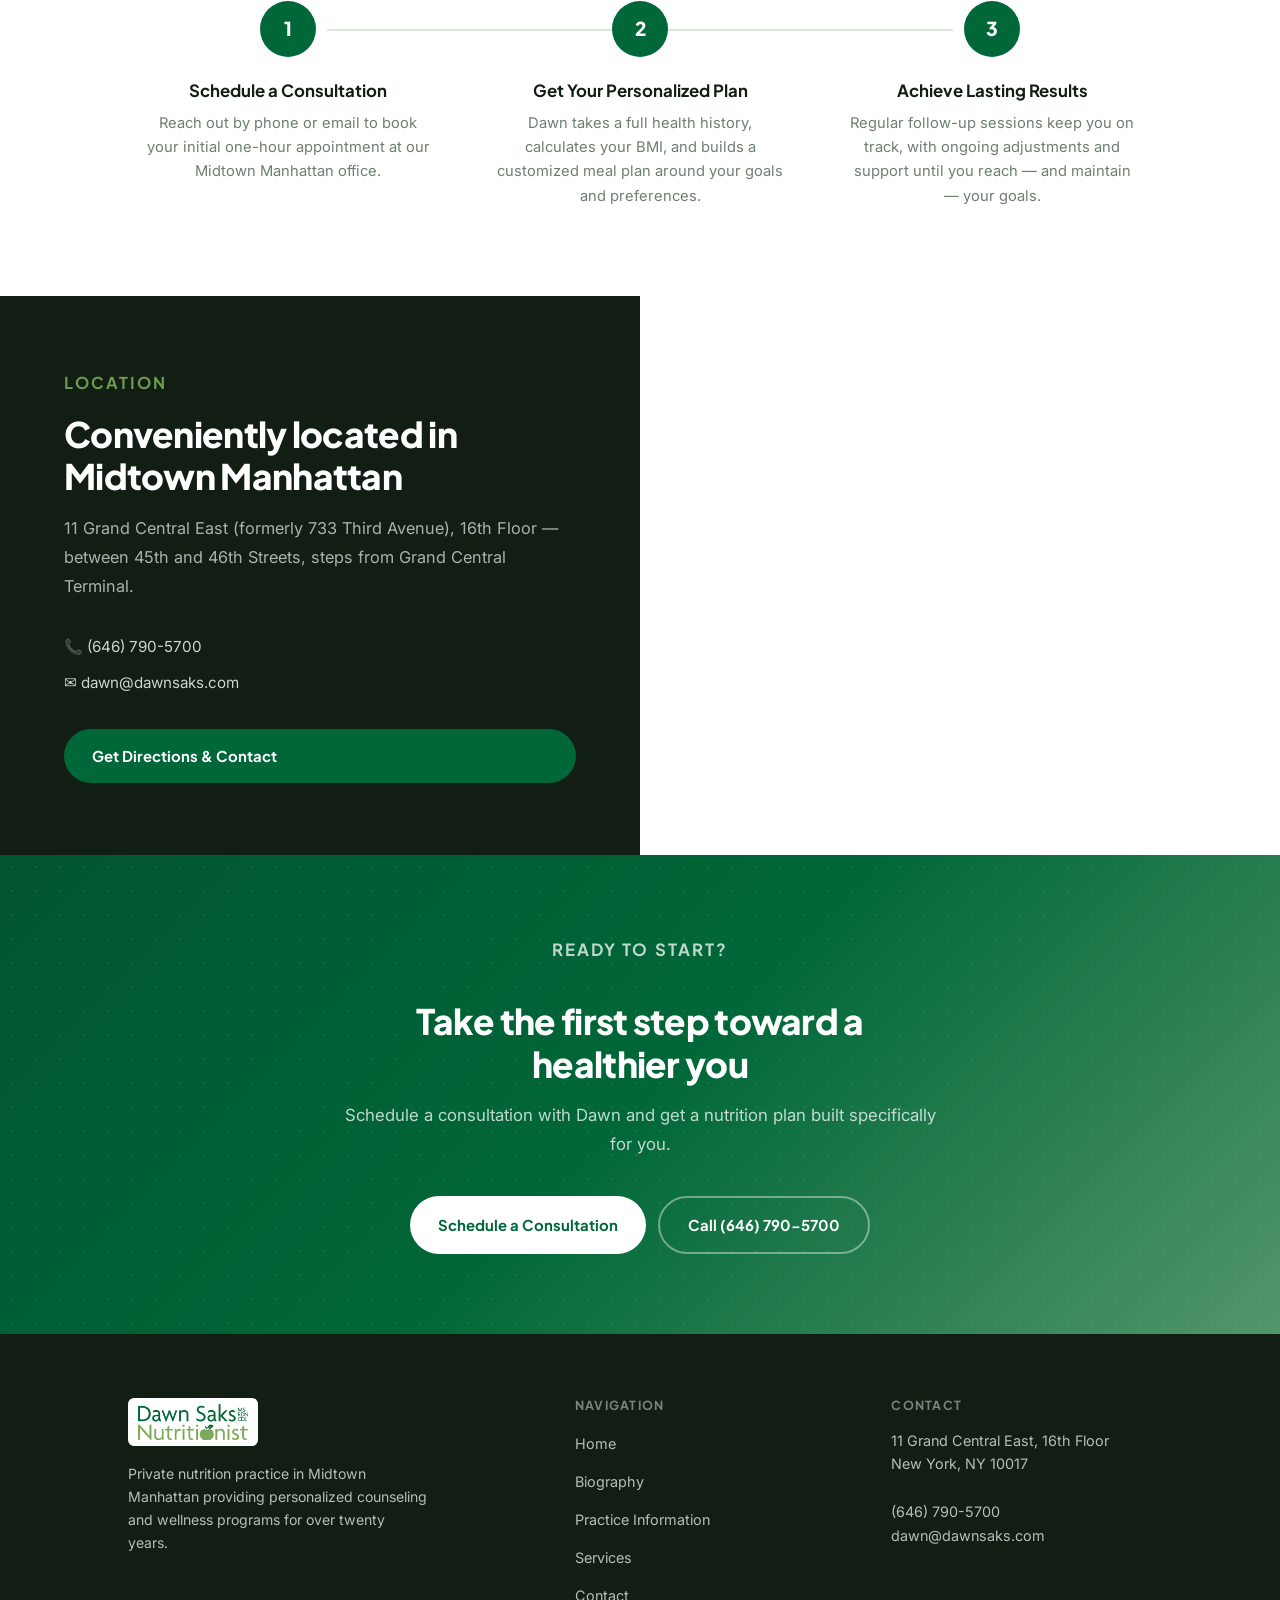
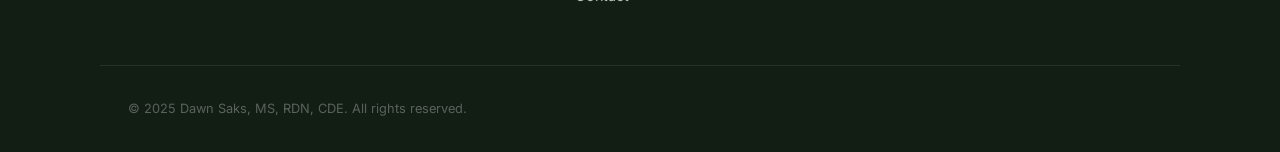
==== commit a65513d2: "Fix footer logo — white background instead of broken invert filter" ====
--- a/index.html
+++ b/index.html
@@ -266,7 +266,7 @@
 <footer>
   <div class="footer-grid">
     <div class="footer-brand">
-      <img src="images/ds-logo.jpg" alt="Dawn Saks Nutritionist" style="height:48px; width:auto; margin-bottom:16px; filter: brightness(0) invert(1);" />
+      <img src="images/ds-logo.jpg" alt="Dawn Saks Nutritionist" style="height:48px; width:auto; margin-bottom:16px; background:white; padding:6px 10px; border-radius:6px;" />
       <p>Private nutrition practice in Midtown Manhattan providing personalized counseling and wellness programs for over twenty years.</p>
     </div>
     <div class="footer-col">
